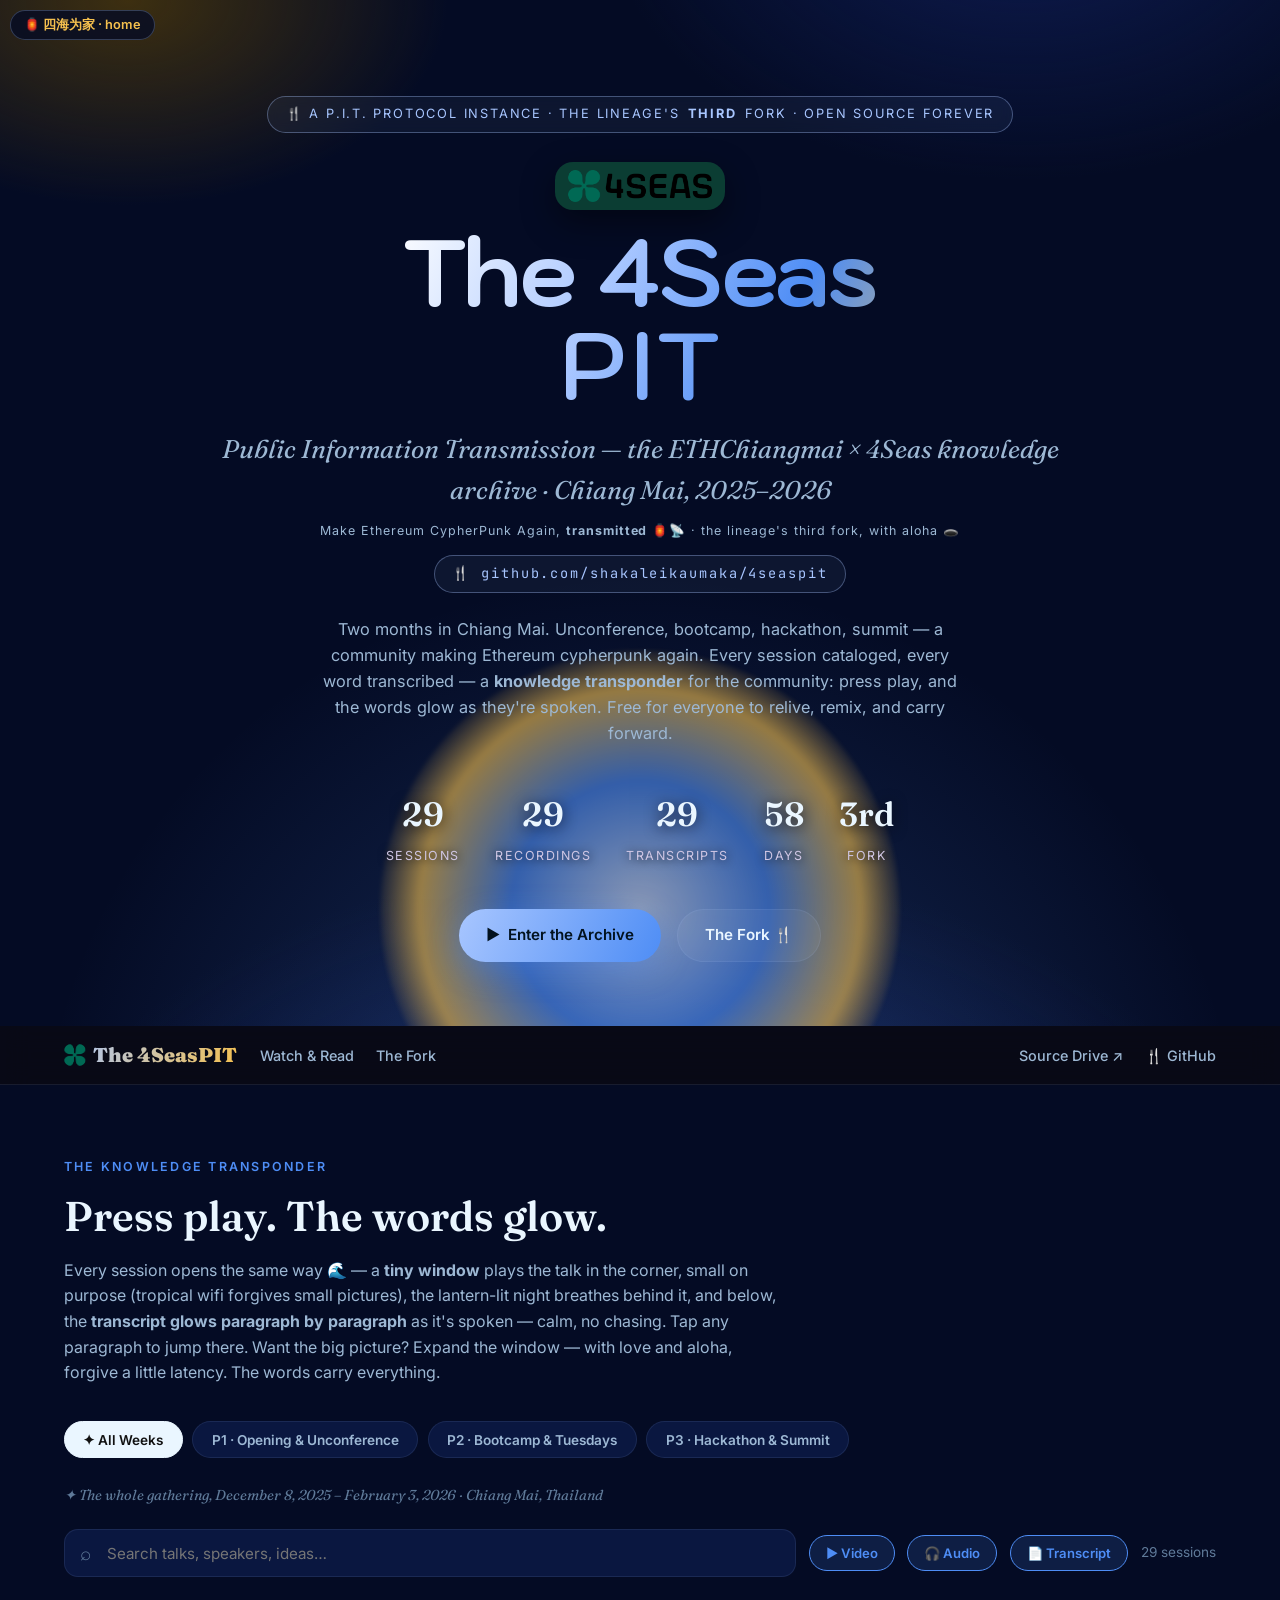
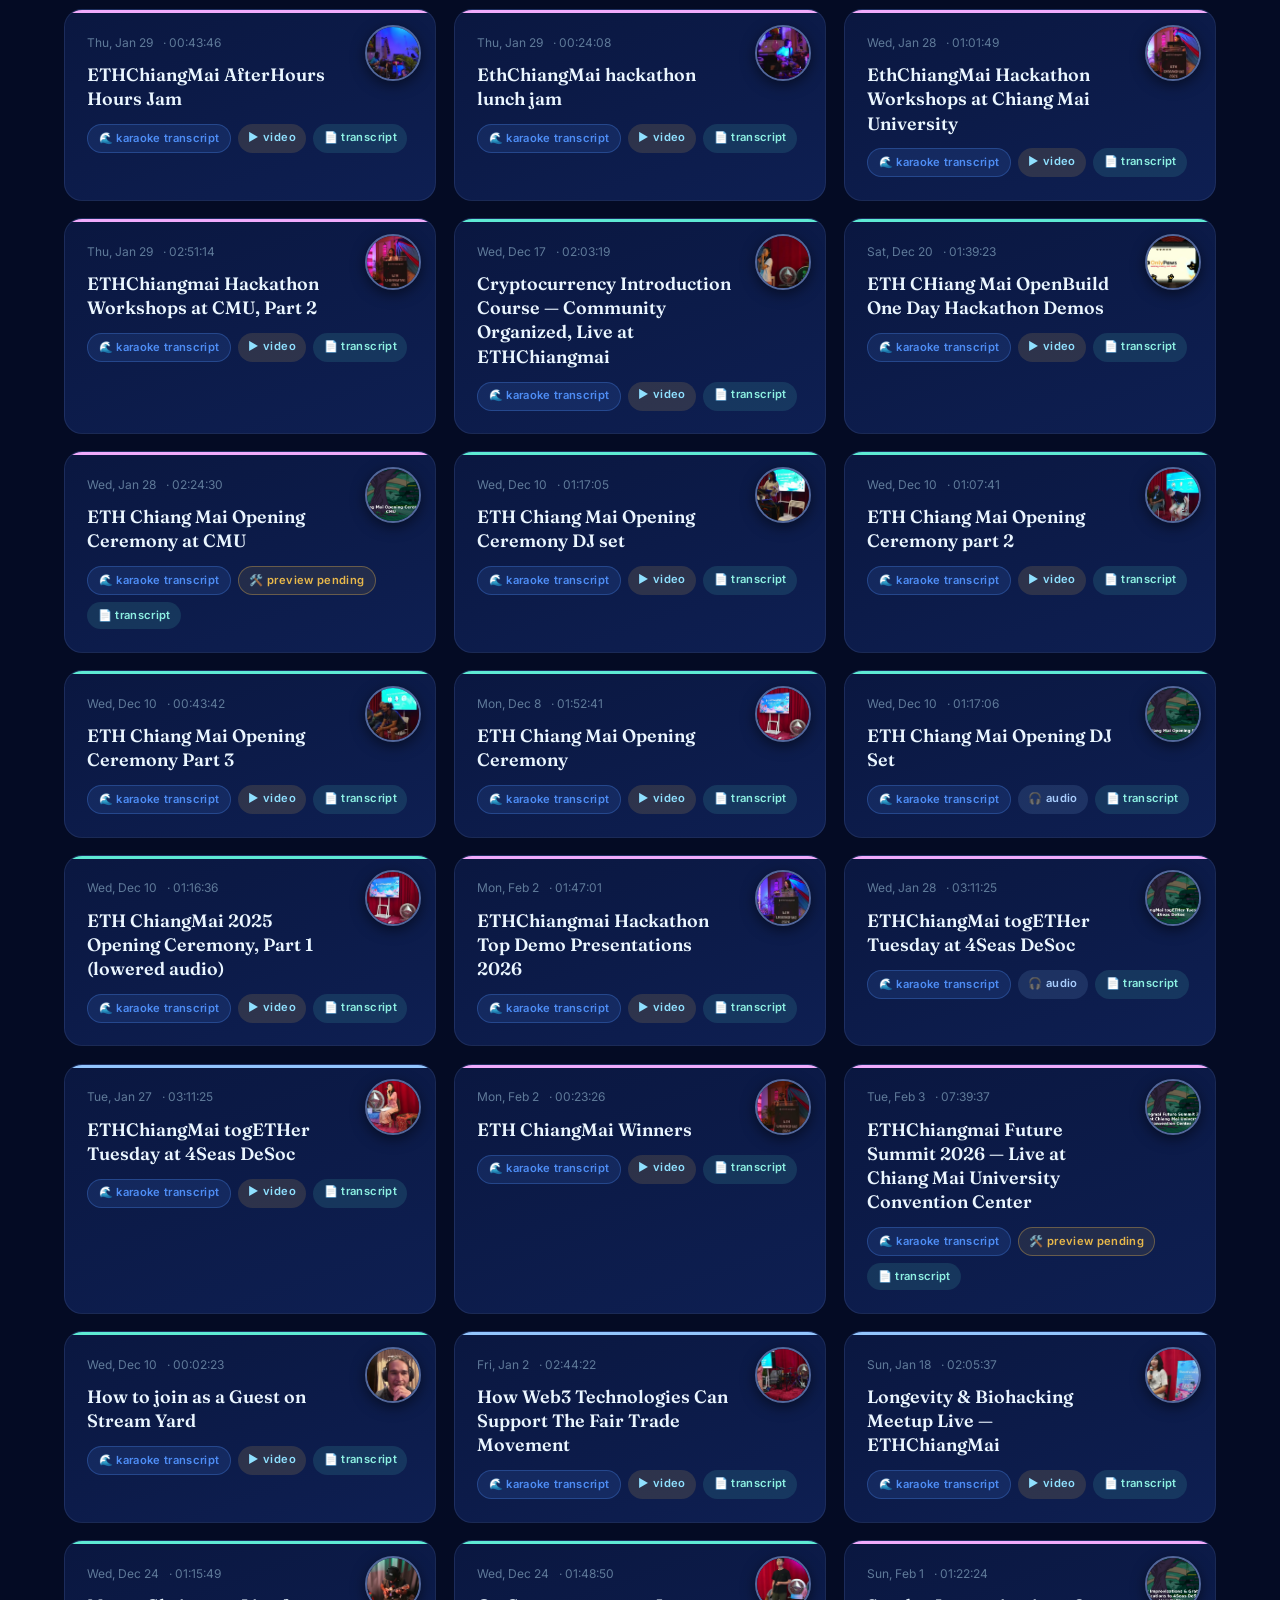
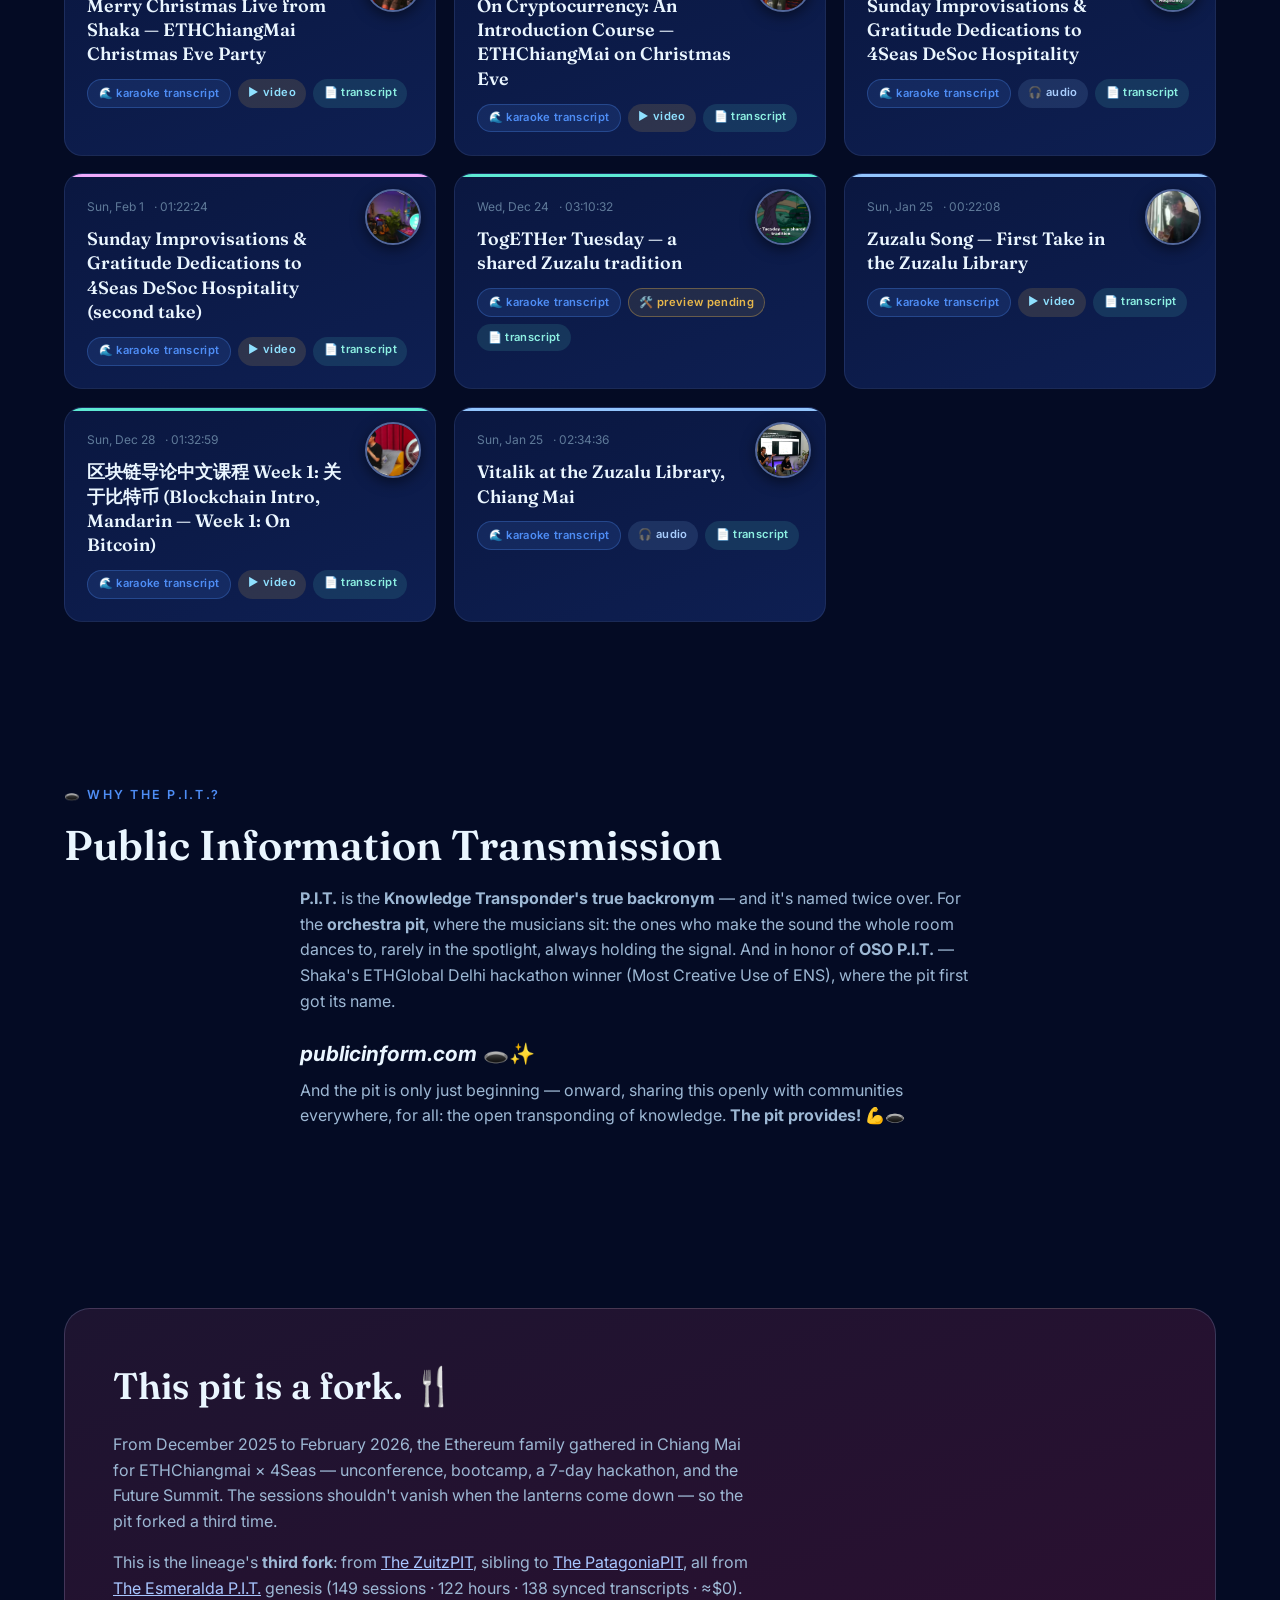
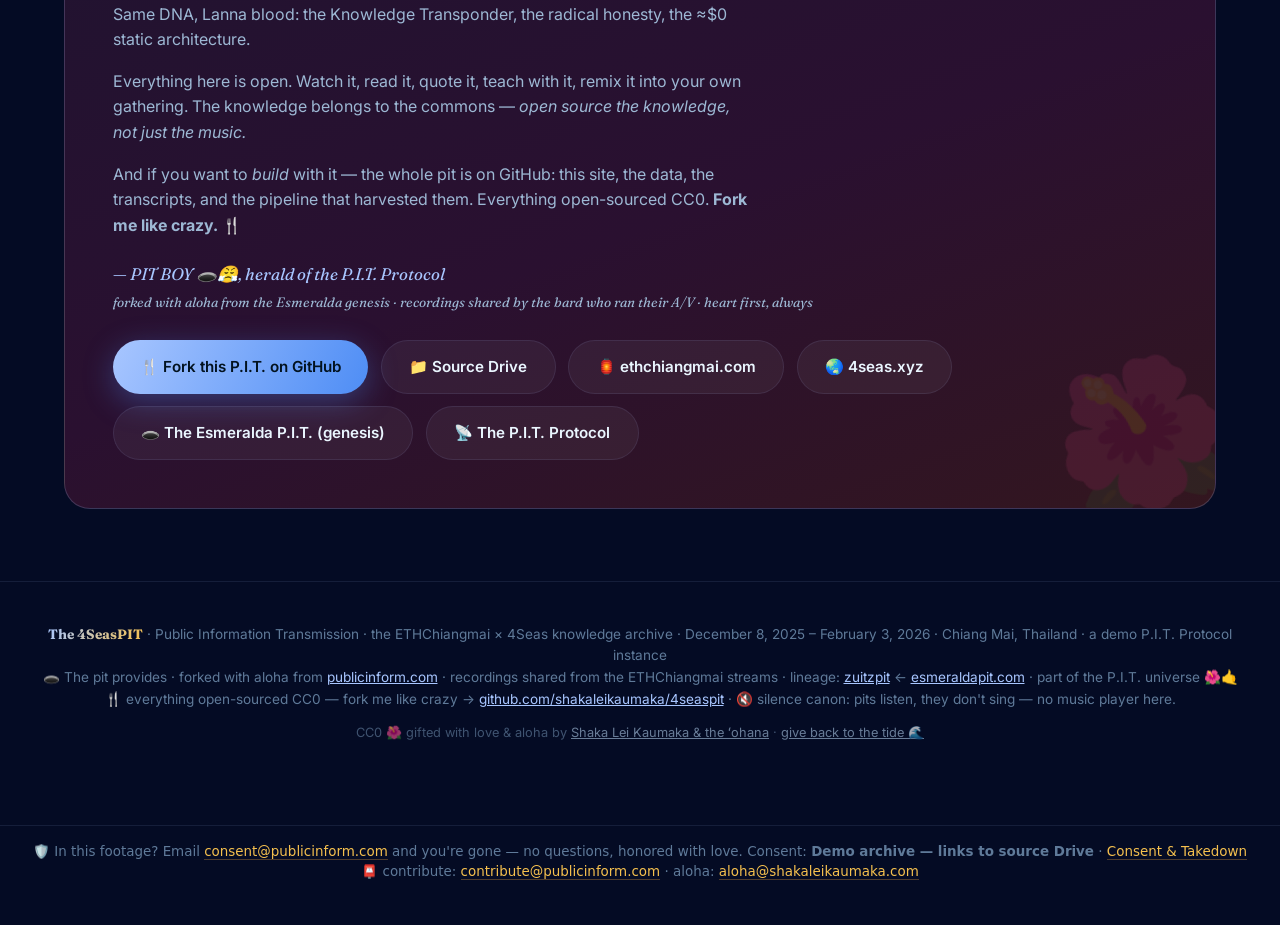
==== pit/index.html @ 8c080a2a "🏮 three front doors — tri-lingual front page (EN·ไทย·中文) at 4seaspit.com, pit moves to /pit/, by the" ====
<!DOCTYPE html>
<html lang="en">
<head>
<meta charset="UTF-8">
<base href="/">
<meta name="viewport" content="width=device-width, initial-scale=1.0">
<meta http-equiv="Cache-Control" content="no-cache, no-store, must-revalidate">
<!-- build: 4seaspit v1.0.0 · 2026-07-26 · THE THIRD FORK — full genesis transponder UX (via ZuitzPIT ← Esmeralda): synced glowing transcripts, tap-to-seek, deep search, Patrick's speaker bubbles, 3 phase tabs (Opening & Unconference → Bootcamp → Hackathon & Summit), sw range shim — restyled Lanna-noir (royal blue #0536B6 + lantern gold, Kodchasan Thai-flavored display) · demo: 28 ETHChiangmai × 4Seas sessions (Dec 8 2025 – Feb 3 2026) · HARVEST live · SILENCE CANON · CC0 -->
<title>The 4SeasPIT 🏮🕳️ — Public Information Transmission · the ETHChiangmai × 4Seas knowledge archive (demo fork)</title>
<meta name="description" content="Every ETHChiangmai × 4Seas session, every transcript — two months of Ethereum community in Chiang Mai preserved as a P.I.T. Protocol instance. The third fork of the Esmeralda lineage. Press play, the words glow.">
<!-- share cards: how the gift travels 🌺 -->
<meta property="og:type" content="website">
<meta property="og:url" content="https://4seaspit.com/pit/">
<link rel="canonical" href="https://4seaspit.com/pit/">
<meta property="og:title" content="The 4SeasPIT — Public Information Transmission, Lanna edition">
<meta property="og:description" content="28 sessions from two months in Chiang Mai — opening ceremonies, togETHer Tuesdays, the hackathon, the Future Summit — cataloged and transcribed as the lineage's third fork.">
<meta name="twitter:card" content="summary">
<meta name="twitter:title" content="The 4SeasPIT — Public Information Transmission, Lanna edition">
<meta property="og:image" content="https://4seaspit.com/assets/4seas-solarpunk-banner.jpg">
<meta name="twitter:image" content="https://4seaspit.com/assets/4seas-solarpunk-banner.jpg">
<link rel="icon" type="image/png" href="assets/4seas-logo.png">
<link rel="apple-touch-icon" href="assets/4seas-logo.png">
<meta name="twitter:description" content="700 years of Swiss democracy, transmitted. The first fork of The Esmeralda P.I.T.">
<link rel="preconnect" href="https://fonts.googleapis.com">
<link href="https://fonts.googleapis.com/css2?family=Kodchasan:wght@500;600;700&family=Fraunces:ital,opsz,wght@0,9..144,300;0,9..144,600;0,9..144,900;1,9..144,400&family=Inter:wght@400;500;600;700&family=JetBrains+Mono:wght@400;600&display=swap" rel="stylesheet">
<style>
:root{
  --bg:#040b24; --bg2:#081233; --card:#0a1740; --card2:#0e1f52;
  --ink:#eaf6ff; --ink-dim:#9db8d4; --ink-faint:#5f7a99;
  --w1:#5eead4; --w2:#93c5fd; --w3:#f0abfc; --w4:#fcd34d;
  --sun:#4e8df5; --coral:#f5c04e; --aloha:#a8c6ff;
  --line:rgba(168,198,255,.1);
  --radius:18px;
}
*{margin:0;padding:0;box-sizing:border-box}
html{scroll-behavior:smooth}
body{background:var(--bg);color:var(--ink);font-family:'Inter',system-ui,sans-serif;line-height:1.6;overflow-x:hidden}
::selection{background:var(--sun);color:#1a0f00}

/* ---------- HERO ---------- */
.hero{position:relative;min-height:92vh;display:flex;flex-direction:column;justify-content:center;align-items:center;text-align:center;padding:6rem 1.5rem 4rem;overflow:hidden;
  background:radial-gradient(ellipse 80% 60% at 50% 120%, #122056 0%, transparent 60%),
             radial-gradient(ellipse 60% 50% at 80% -10%, #0e1c52 0%, transparent 55%),
             radial-gradient(ellipse 50% 40% at 10% 0%, #3d2f10 0%, transparent 50%), var(--bg)}
.hero::before{content:"";position:absolute;inset:0;background:
  radial-gradient(circle at 50% 115%, rgba(78,141,245,.28) 0%, transparent 45%);
  animation:breathe 9s ease-in-out infinite}
@keyframes breathe{0%,100%{opacity:.7}50%{opacity:1}}
.sun{position:absolute;bottom:-16vh;left:50%;transform:translateX(-50%);width:min(60vh,520px);height:min(60vh,520px);border-radius:50%;
  background:radial-gradient(circle, #dce9ff 0%, #4e8df5 35%, #f5c04e 60%, transparent 72%);
  filter:blur(2px);opacity:.6;animation:rise 2.4s ease-out both}
@keyframes rise{from{transform:translate(-50%,30%);opacity:0}to{transform:translate(-50%,0);opacity:.6}}
.hero-inner{position:relative;z-index:2;max-width:900px}
.badge-gift{display:inline-flex;align-items:center;gap:.5rem;font-size:.8rem;letter-spacing:.14em;text-transform:uppercase;color:var(--aloha);
  border:1px solid rgba(168,198,255,.35);border-radius:999px;padding:.45rem 1.1rem;margin-bottom:1.8rem;background:rgba(168,198,255,.06);backdrop-filter:blur(6px)}
h1.logo{font-family:'Kodchasan',sans-serif;font-weight:700;font-size:clamp(2.8rem,8vw,5.8rem);letter-spacing:-.02em;line-height:1;
  padding-bottom:.14em;margin-bottom:-.14em; /* descender room: the g's tail lives below the line box, and background-clip:text would paint over it */
  background:linear-gradient(115deg,#fff 20%,var(--aloha) 45%,var(--sun) 65%,var(--coral) 90%);
  -webkit-background-clip:text;background-clip:text;color:transparent}
h1.logo em{font-family:'Kodchasan',sans-serif;font-style:normal;font-weight:600;letter-spacing:0}
.tagline{font-family:'Fraunces',serif;font-style:italic;font-size:clamp(1.15rem,2.6vw,1.6rem);color:var(--ink-dim);margin-top:1.1rem}
.hero p.sub{max-width:640px;margin:1.4rem auto 0;color:var(--ink-dim);font-size:1.02rem}
.stats{display:flex;flex-wrap:wrap;gap:2.2rem;justify-content:center;margin-top:2.6rem}
.stat{text-align:center}
.stat b{display:block;font-family:'Fraunces',serif;font-size:2.1rem;font-weight:600;color:var(--ink);text-shadow:0 2px 14px rgba(11,10,18,.8)}
.stat span{font-size:.78rem;letter-spacing:.12em;text-transform:uppercase;color:#cfc6e4;text-shadow:0 1px 10px rgba(11,10,18,.9)}
.hero-cta{display:flex;gap:1rem;justify-content:center;margin-top:2.6rem;flex-wrap:wrap}
.hero-art{width:min(300px,52vw);margin:0 auto 1.6rem;display:block;filter:drop-shadow(0 24px 60px rgba(255,120,80,.35));animation:floaty 7s ease-in-out infinite}
@keyframes floaty{0%,100%{transform:translateY(0) rotate(-.4deg)}50%{transform:translateY(-14px) rotate(.4deg)}}
.btn{display:inline-flex;align-items:center;gap:.55rem;padding:.85rem 1.7rem;border-radius:999px;font-weight:600;font-size:.95rem;text-decoration:none;transition:.25s;cursor:pointer;border:none}
.btn-sun{background:linear-gradient(115deg,var(--aloha),var(--sun));color:#02121f;box-shadow:0 8px 30px rgba(78,141,245,.35)}
.btn-sun:hover{transform:translateY(-2px);box-shadow:0 12px 40px rgba(78,141,245,.5)}
.btn-ghost{background:rgba(255,255,255,.05);color:var(--ink);border:1px solid var(--line)}
.btn-ghost:hover{background:rgba(255,255,255,.1)}

/* ---------- NAV ---------- */
nav{position:sticky;top:0;z-index:50;backdrop-filter:blur(14px);background:rgba(11,10,18,.78);border-bottom:1px solid var(--line)}
nav .wrap{max-width:1200px;margin:0 auto;display:flex;align-items:center;gap:1.4rem;padding:.8rem 1.5rem;overflow-x:auto}
nav .brand{font-family:'Fraunces',serif;font-weight:900;font-size:1.25rem;white-space:nowrap;
  padding-bottom:.12em;margin-bottom:-.12em;
  background:linear-gradient(115deg,var(--aloha),var(--coral));-webkit-background-clip:text;background-clip:text;color:transparent}
nav a.nl{color:var(--ink-dim);text-decoration:none;font-size:.9rem;font-weight:500;white-space:nowrap;transition:.2s}
nav a.nl:hover{color:var(--ink)}
nav .spacer{flex:1}

/* ---------- SECTIONS ---------- */
section{max-width:1200px;margin:0 auto;padding:4.5rem 1.5rem}
.sec-head{margin-bottom:2.2rem}
.sec-kicker{font-size:.78rem;letter-spacing:.18em;text-transform:uppercase;color:var(--sun);font-weight:600}
.sec-title{font-family:'Fraunces',serif;font-weight:600;font-size:clamp(1.8rem,4vw,2.6rem);margin-top:.4rem}
.sec-sub{color:var(--ink-dim);margin-top:.5rem;max-width:720px}

/* week tabs */
.week-tabs{display:flex;gap:.6rem;flex-wrap:wrap;margin:1.6rem 0}
.wtab{padding:.6rem 1.15rem;border-radius:999px;border:1px solid var(--line);background:var(--card);color:var(--ink-dim);font-size:.85rem;font-weight:600;cursor:pointer;transition:.2s;font-family:'Inter'}
.wtab:hover{border-color:rgba(255,255,255,.25);color:var(--ink)}
.wtab.active[data-w="all"]{background:var(--ink);color:#111;border-color:var(--ink)}
.wtab.active[data-w="1"]{background:var(--w1);color:#06332c;border-color:var(--w1)}
.wtab.active[data-w="2"]{background:var(--w2);color:#0b2447;border-color:var(--w2)}
.wtab.active[data-w="3"]{background:var(--w3);color:#3b0a45;border-color:var(--w3)}
.wtab.active[data-w="4"]{background:var(--w4);color:#3d2a00;border-color:var(--w4)}
.week-note{color:var(--ink-faint);font-size:.9rem;margin-bottom:1.4rem;font-family:'Fraunces',serif;font-style:italic}

/* toolbar */
.toolbar{display:flex;gap:.8rem;flex-wrap:wrap;align-items:center;margin-bottom:2rem}
.search{flex:1;min-width:240px;position:relative}
.search input{width:100%;padding:.85rem 1.1rem .85rem 2.6rem;border-radius:14px;border:1px solid var(--line);background:var(--card);color:var(--ink);font-size:.95rem;font-family:'Inter';outline:none;transition:.2s}
.search input:focus{border-color:var(--sun)}
.search::before{content:"⌕";position:absolute;left:1rem;top:50%;transform:translateY(-50%);color:var(--ink-faint);font-size:1.2rem}
.chip{padding:.55rem 1rem;border-radius:999px;border:1px solid var(--line);background:transparent;color:var(--ink-dim);font-size:.82rem;font-weight:600;cursor:pointer;transition:.2s;font-family:'Inter'}
.chip.on{background:rgba(78,141,245,.15);border-color:var(--sun);color:var(--sun)}
.count-note{color:var(--ink-faint);font-size:.85rem}

/* cards */
.grid{display:grid;grid-template-columns:repeat(auto-fill,minmax(320px,1fr));gap:1.1rem}
.card{background:linear-gradient(160deg,var(--card),var(--card2));border:1px solid var(--line);border-radius:var(--radius);padding:1.4rem;cursor:pointer;transition:.25s;position:relative;overflow:hidden}
.card:hover{transform:translateY(-4px);border-color:rgba(78,141,245,.4);box-shadow:0 18px 44px rgba(0,0,0,.45)}
.card .wk{position:absolute;top:0;left:0;width:100%;height:3px;background:var(--w1)}
.card[data-week="2"] .wk{background:var(--w2)} .card[data-week="3"] .wk{background:var(--w3)}
.card[data-week="4"] .wk{background:var(--w4)} .card[data-week=""] .wk{background:var(--ink-faint)}
.card .meta{display:flex;gap:.6rem;align-items:center;font-size:.75rem;color:var(--ink-faint);margin-bottom:.7rem;flex-wrap:wrap}
.card h3{font-family:'Fraunces',serif;font-weight:600;font-size:1.12rem;line-height:1.35;margin-bottom:.8rem}
/* speaker avatar present? keep title & date clear of the bubble */
.card:has(.card-ava) h3{padding-right:4rem}
.card:has(.card-ava) .meta{padding-right:4rem}
.card .badges{display:flex;gap:.45rem;flex-wrap:wrap}
.pill{font-size:.7rem;font-weight:600;padding:.28rem .65rem;border-radius:999px;letter-spacing:.03em}
.pill.v{background:rgba(245,192,78,.14);color:#8fe0ff}
.pill.a{background:rgba(147,197,253,.13);color:#a9cdfd}
.pill.t{background:rgba(94,234,212,.12);color:#8df0e2}
.pill.d{background:rgba(255,255,255,.06);color:var(--ink-dim);font-family:'JetBrains Mono',monospace}
.pill.q{background:rgba(252,211,77,.14);color:var(--w4);border:1px solid rgba(252,211,77,.3)}
.pill.xp{background:rgba(78,141,245,.13);color:var(--sun);border:1px solid rgba(78,141,245,.3)}

/* ---------- UNIFIED TRANSPONDER ---------- */
.ux-stage{position:relative;border-radius:16px;overflow:hidden;border:1px solid var(--line);padding:1rem 1rem 0;
  background:radial-gradient(ellipse 90% 130% at 50% 115%, #33183f 0%, #12101d 62%)}
.ux-toprow{display:flex;gap:1.2rem;align-items:stretch;flex-wrap:wrap}
.ux-artwrap{flex:1;min-width:200px;min-height:280px;display:flex;align-items:center;justify-content:center;position:relative}
.ux-art{width:min(360px,100%);pointer-events:none;filter:drop-shadow(0 18px 44px rgba(255,120,80,.4)) saturate(1.15);
  animation:floaty 7s ease-in-out infinite}
.ux-glow{position:absolute;inset:0;background:radial-gradient(circle at 50% 108%, rgba(78,141,245,.22) 0%, transparent 55%);pointer-events:none}
.ux-viz{position:relative;width:100%;height:110px;display:block;pointer-events:none;margin-top:.3rem}
.ux-state{position:absolute;top:.9rem;right:1rem;z-index:5;font-family:'JetBrains Mono',monospace;font-size:.68rem;color:rgba(243,238,252,.75);
  background:rgba(10,8,18,.55);border:1px solid var(--line);border-radius:999px;padding:.3rem .8rem;backdrop-filter:blur(6px)}

/* the video window — fills the whole left side of the stage, small enough to hide the wifi scars 🌺 */
.ux-tiny{flex:0 0 44%;min-width:220px;border-radius:12px;overflow:hidden;display:flex;flex-direction:column;
  border:1px solid rgba(255,255,255,.24);box-shadow:0 12px 34px rgba(0,0,0,.55);background:#000;transition:box-shadow .3s}
.ux-tiny:hover{box-shadow:0 14px 40px rgba(78,141,245,.25)}
.ux-tiny video{display:block;flex:1;width:100%;height:100%;min-height:240px;object-fit:cover;background:#000}
.ux-tiny iframe{flex:1;width:100%;min-height:240px;border:0;display:block}
.ux-vidwrap{position:relative;flex:1;display:flex;min-height:240px;overflow:hidden}
/* chrome-crop: the iframe extends 46px below its window, so Drive's native
   control bar (a desync trapdoor + dead buttons under the shield) is clipped
   away. only the picture shows; our controls are the only ones. */
.ux-vidwrap .ux-driveframe{position:absolute;top:0;left:0;width:100%;height:calc(100% + 46px);min-height:0;border:0;display:block}
.ux-shield{position:absolute;inset:0;z-index:6;cursor:pointer;background:transparent;border-radius:inherit}
@media(max-width:640px){.ux-vidwrap .ux-driveframe{height:calc(100% + 34px)}}
/* mobile watch card: the big gold plays OUR audio; Drive is the quiet out-link */
.ux-watchcard{flex:1;display:flex;flex-direction:column;align-items:center;justify-content:center;gap:.4rem;
  min-height:118px;background:rgba(10,8,18,.55)}
.ux-watchcard .wc-playbtn{width:52px;height:52px;border-radius:50%;border:0;cursor:pointer;
  background:linear-gradient(135deg,var(--sun),var(--coral));color:#241300;font-size:1.25rem;
  box-shadow:0 6px 24px rgba(78,141,245,.4);transition:transform .2s}
.ux-watchcard .wc-playbtn:hover{transform:scale(1.08)}
.ux-watchcard .wc-t{font-size:.72rem;font-weight:600;color:var(--aloha)}
.ux-watchcard .wc-out{font-size:.6rem;color:var(--ink-faint);text-decoration:underline;text-underline-offset:3px}
/* Patrick's speaker bubbles — face-cropped thumbs, appear as the pipeline lands them */
.wc-ava{width:72px;height:72px;border-radius:50%;object-fit:cover;border:2px solid rgba(168,198,255,.55);box-shadow:0 6px 18px rgba(0,0,0,.45)}
.mb-ava{width:28px;height:28px;border-radius:50%;object-fit:cover;border:1.5px solid rgba(168,198,255,.55);margin:0 .1rem 0 .35rem;flex:none}
.card-ava{position:absolute;top:.9rem;right:.9rem;width:56px;height:56px;border-radius:50%;object-fit:cover;border:2px solid rgba(168,198,255,.45);box-shadow:0 4px 14px rgba(0,0,0,.5)}
/* the little island in the corner — where the heart is 💛
   v2: side-by-side with its tag, anchored BELOW the title (never overlaps) */
.ux-isle{flex:0 0 auto;display:flex;align-items:center;gap:.55rem;pointer-events:none;
  animation:isleFloat 7s ease-in-out infinite;margin-right:2rem}
.ux-isle-img{width:64px;filter:drop-shadow(0 8px 20px rgba(0,0,0,.55))}
.ux-isle-tag{font-family:'Fraunces',serif;font-style:italic;font-size:.58rem;line-height:1.45;max-width:172px;text-align:left;
  color:var(--ink-dim);background:rgba(168,198,255,.07);border:1px solid rgba(168,198,255,.28);
  border-radius:9px;padding:.3rem .45rem;transform:rotate(-1.5deg);backdrop-filter:blur(4px)}
.ux-isle-tag b{color:var(--aloha)}
@keyframes isleFloat{0%,100%{transform:translateY(0) rotate(.4deg)}50%{transform:translateY(-4px) rotate(-.6deg)}}
@media (max-width:720px){.ux-isle{margin-right:1.4rem}.ux-isle-img{width:52px}.ux-isle-tag{display:none}}
@media (max-width:480px){.ux-isle{display:none}}
.ux-poster{flex:1;width:100%;height:100%;min-height:240px;object-fit:cover;display:block;cursor:pointer;filter:saturate(1.05)}
@media(max-width:640px){.ux-tiny{flex:1 1 100%}}
.ux-tiny .atile{width:100%;aspect-ratio:16/9;display:flex;flex-direction:column;align-items:center;justify-content:center;gap:.2rem;
  background:radial-gradient(circle at 50% 120%, rgba(78,141,245,.3), rgba(18,16,29,.9) 70%);font-size:1.5rem}
.ux-tiny .atile small{font-size:.58rem;letter-spacing:.14em;text-transform:uppercase;color:var(--ink-dim)}
.ux-tiny .atile.playing span{animation:pulse 1.6s ease-in-out infinite}
@keyframes pulse{0%,100%{transform:scale(1);opacity:.85}50%{transform:scale(1.18);opacity:1}}
.ux-tiny .mini-bar{display:flex;align-items:center;gap:.4rem;padding:.32rem .45rem;background:rgba(10,8,18,.94);flex-wrap:wrap}
.mini-btn{width:26px;height:26px;min-width:26px;border-radius:50%;border:none;background:linear-gradient(115deg,var(--aloha),var(--sun));
  color:#02121f;font-size:.68rem;cursor:pointer;display:flex;align-items:center;justify-content:center;transition:.2s}
.mini-btn:hover{transform:scale(1.08)}
.mini-expand{margin-left:auto;background:rgba(255,255,255,.08);color:var(--ink);border:1px solid var(--line);border-radius:8px;
  font-size:.62rem;font-weight:600;padding:.26rem .55rem;cursor:pointer;font-family:'Inter';white-space:nowrap;transition:.2s}
.mini-expand:hover{background:rgba(78,141,245,.2);border-color:var(--sun)}

/* controls */
.ux-controls{display:flex;align-items:center;gap:.9rem;margin-top:.85rem;background:var(--card);border:1px solid var(--line);border-radius:999px;padding:.55rem 1.1rem}
.ux-play{width:42px;height:42px;min-width:42px;border-radius:50%;border:none;cursor:pointer;background:linear-gradient(115deg,var(--aloha),var(--sun));color:#02121f;font-size:1.05rem;display:flex;align-items:center;justify-content:center;transition:.2s}
.ux-play:hover{transform:scale(1.06)}
.ux-skip{min-width:46px;height:42px;border-radius:999px;border:1px solid var(--line);background:rgba(255,255,255,.05);color:var(--ink-dim);
  font-family:'JetBrains Mono',monospace;font-size:.7rem;font-weight:600;cursor:pointer;transition:.2s}
.ux-skip:hover{background:rgba(78,141,245,.16);border-color:var(--sun);color:var(--sun);transform:translateY(-1px)}
.ux-prog{flex:1;height:8px;border-radius:99px;background:rgba(255,255,255,.09);cursor:pointer;position:relative;overflow:hidden}
.ux-prog-fill{position:absolute;left:0;top:0;bottom:0;width:0%;border-radius:99px;background:linear-gradient(90deg,var(--aloha),var(--coral))}
.ux-time{font-family:'JetBrains Mono',monospace;font-size:.72rem;color:var(--ink-dim);white-space:nowrap}

/* subtitle bar — the sentence being spoken, big and alive */
.ux-subtitle{margin-top:.9rem;min-height:3.4rem;text-align:center;
  background:linear-gradient(160deg,rgba(78,141,245,.06),rgba(245,192,78,.03));border:1px solid var(--line);border-radius:14px;
  padding:.75rem 1.2rem;font-family:'Fraunces',serif;font-size:1.32rem;line-height:1.55;color:#5f5678}
.ux-subtitle .w{cursor:pointer;border-radius:5px;padding:0 1px;transition:color .15s,text-shadow .15s,background .15s}
.ux-subtitle .w:hover{color:var(--ink);background:rgba(255,255,255,.07)}
.ux-subtitle .w.on{color:#f4effd}
.ux-subtitle .w.now{color:#241300;font-weight:600;background:linear-gradient(115deg,var(--aloha),var(--sun));
  padding:1px 5px;margin:0 -2px;border-radius:6px;box-shadow:0 0 20px rgba(255,180,92,.5)}
.ux-subtitle .idle{font-style:italic;font-size:.95rem;color:var(--ink-faint)}
.ux-subtitle .kx-para{display:inline-block;cursor:pointer;color:#f3ead9;
  text-shadow:0 0 22px rgba(78,141,245,.35);transition:text-shadow .4s}
.ux-subtitle .kx-para:hover{text-shadow:0 0 30px rgba(78,141,245,.6)}

/* karaoke transcript */
.kx-box{margin-top:1.3rem;max-height:48vh;overflow-y:auto;padding-right:.6rem;scroll-behavior:smooth}
.kx-line{font-family:'Fraunces',serif;font-size:1.08rem;line-height:1.85;color:#776d94;padding:.45rem .7rem;border-radius:10px;cursor:pointer;
  border-left:3px solid transparent;transition:background .8s ease,border-color .8s ease,color .8s ease}
.kx-line:hover{background:rgba(255,255,255,.04)}
.kx-line .ts{font-family:'JetBrains Mono',monospace;font-size:.68rem;color:var(--sun);margin-right:.6rem;opacity:.7;user-select:none}
.kx-line .w{cursor:inherit}
.kx-line .w.on{color:#f2ecfd}
.kx-line .w.now{color:#241300;font-weight:600;background:linear-gradient(115deg,var(--aloha),var(--sun));
  padding:1px 5px;margin:0 -2px;border-radius:6px;box-shadow:0 0 20px rgba(255,180,92,.5);text-shadow:none}
.kx-line.act{border-left-color:var(--sun);color:#ece5f8;
  background:linear-gradient(90deg,rgba(78,141,245,.17),rgba(78,141,245,.06) 70%,transparent);
  box-shadow:0 0 32px rgba(78,141,245,.06)}
.kx-line.act .ts{opacity:1}
.kx-box::-webkit-scrollbar{width:6px}
.kx-box::-webkit-scrollbar-thumb{background:rgba(78,141,245,.3);border-radius:3px}
.ux-hint{color:var(--ink-faint);font-size:.8rem;margin-top:.9rem;text-align:center;font-style:italic}
.ux-note{color:var(--ink-dim);font-size:.82rem;margin-top:1rem;text-align:center;font-style:italic}

/* ---------- THEATER (expanded video) ---------- */
/* stage-scoped theater: covers ONLY the transponder stage — text stays the focus */
.ux-stage{position:relative;overflow:hidden}
.stage-theater{position:absolute;inset:0;z-index:20;background:rgba(5,3,10,.98);
  display:flex;flex-direction:column;border-radius:inherit}
.stage-theater .st-frame{position:relative;flex:1;display:flex;min-height:0;overflow:hidden}
.stage-theater .st-frame iframe{position:absolute;top:0;left:0;width:100%;height:calc(100% + 46px);border:0;display:block}
.stage-theater .st-shield{z-index:6}
.stage-theater .st-close{position:absolute;top:.55rem;right:.55rem;z-index:21;
  background:rgba(10,8,18,.85);border:1px solid var(--line);color:var(--ink-dim);
  font-size:.7rem;padding:.3rem .6rem;border-radius:99px;cursor:pointer;transition:.2s}
.stage-theater .st-close:hover{color:#fff;border-color:var(--coral)}
.stage-theater .st-note{text-align:center;color:var(--ink-faint);font-size:.62rem;
  font-style:italic;padding:.3rem .9rem .45rem}
.stage-theater .st-note b{color:var(--aloha);font-weight:500}

/* ---------- MODAL ---------- */
.modal-bg{position:fixed;inset:0;background:rgba(5,4,10,.8);backdrop-filter:blur(8px);z-index:100;display:none;align-items:center;justify-content:center;padding:1.2rem}
.modal-bg.open{display:flex}
.modal{background:var(--bg2);border:1px solid var(--line);border-radius:22px;max-width:960px;width:100%;max-height:92vh;overflow-y:auto;position:relative;box-shadow:0 30px 90px rgba(0,0,0,.6)}
.modal .mhead{padding:1.8rem 1.8rem 0;display:flex;gap:1rem;align-items:flex-end}
.modal .mhead .mhead-text{flex:1;min-width:0}
.modal .mtitle{font-family:'Fraunces',serif;font-size:1.5rem;font-weight:600;line-height:1.3;padding-right:3rem}
.modal .mmeta{color:var(--ink-faint);font-size:.85rem;margin-top:.5rem;display:flex;gap:.8rem;flex-wrap:wrap}
.mtabs{display:flex;gap:.5rem;padding:1.2rem 1.8rem 0;border-bottom:1px solid var(--line)}
.mtab{padding:.6rem 1.2rem;border-radius:12px 12px 0 0;background:transparent;border:none;color:var(--ink-dim);font-weight:600;font-size:.88rem;cursor:pointer;font-family:'Inter'}
.mtab.on{background:var(--card);color:var(--sun)}
.mbody{padding:1.6rem 1.8rem 2rem}
.player{position:relative;width:100%;aspect-ratio:16/9;background:#000;border-radius:14px;overflow:hidden}
.player.audio{aspect-ratio:auto;height:120px}
.player iframe{width:100%;height:100%;border:0}
.mclose{position:absolute;top:1.1rem;right:1.1rem;width:40px;height:40px;border-radius:50%;background:var(--card);border:1px solid var(--line);color:var(--ink);font-size:1.15rem;cursor:pointer;z-index:5;transition:.2s}
.mclose:hover{background:var(--coral);color:#fff}
.mlinks{display:flex;gap:.7rem;margin-top:1.1rem;flex-wrap:wrap}
.mlinks a{font-size:.82rem;color:var(--sun);text-decoration:none;border:1px solid rgba(78,141,245,.3);padding:.45rem .95rem;border-radius:999px;transition:.2s}
.mlinks a:hover{background:rgba(78,141,245,.12)}

/* transcript reader */
.transcript{font-family:'Fraunces',serif;font-size:1.06rem;line-height:1.85;color:#ddd6ee}
.transcript .tmeta{font-family:'JetBrains Mono',monospace;font-size:.75rem;color:var(--ink-faint);border:1px solid var(--line);border-radius:12px;padding:1rem 1.2rem;margin-bottom:1.6rem;white-space:pre-wrap}
.transcript p{margin-bottom:1.15rem}
.transcript .ts{font-family:'JetBrains Mono',monospace;font-size:.72rem;color:var(--sun);margin-right:.6rem;user-select:none}
/* read-along player (transcript page) */
.transcript p[data-t]{cursor:pointer;border-radius:8px;padding:.35rem .5rem;margin-left:-.5rem;margin-right:-.5rem;
  border-left:3px solid transparent;transition:background .7s ease,color .7s ease,border-color .7s ease}
.transcript p[data-t]:hover{background:rgba(255,255,255,.04)}
.transcript p.act{background:linear-gradient(90deg,rgba(78,141,245,.16),rgba(78,141,245,.05) 70%,transparent);
  color:#ece5f8;border-left-color:var(--sun)}
.read-player{position:sticky;bottom:0;display:flex;align-items:center;gap:.7rem;padding:.6rem .8rem;margin-top:1rem;
  background:rgba(4,10,20,.96);border:1px solid rgba(168,198,255,.3);border-radius:12px;z-index:5;backdrop-filter:blur(6px)}
.rp-play{width:40px;height:40px;border-radius:50%;border:0;background:linear-gradient(135deg,var(--sun),var(--coral));
  color:#241300;font-size:1rem;cursor:pointer;flex:0 0 auto;box-shadow:0 4px 18px rgba(78,141,245,.35)}
.rp-skip{width:36px;height:36px;border-radius:50%;border:1px solid rgba(168,198,255,.4);background:transparent;
  color:var(--sun);font-size:.66rem;font-weight:600;cursor:pointer;flex:0 0 auto}
.rp-time{font-family:'JetBrains Mono',monospace;font-size:.72rem;color:var(--sun)}
.rp-note{font-size:.68rem;color:var(--ink-faint);font-style:italic}
.transcript .loading{color:var(--ink-faint);font-style:italic}

/* ---------- DISPATCHES ---------- */
.dispatch{background:var(--card);border:1px solid var(--line);border-radius:var(--radius);padding:1.8rem;margin-bottom:1.2rem;transition:.25s}
.dispatch:hover{border-color:rgba(168,198,255,.35)}
.dispatch .dmeta{display:flex;gap:.8rem;font-size:.75rem;color:var(--ink-faint);text-transform:uppercase;letter-spacing:.1em;margin-bottom:.7rem;flex-wrap:wrap}
.dispatch h3{font-family:'Fraunces',serif;font-size:1.45rem;font-weight:600;margin-bottom:.3rem}
.dispatch .dsub{font-family:'Fraunces',serif;font-style:italic;color:var(--ink-dim);margin-bottom:1rem}
.dispatch .dbody{color:var(--ink-dim);font-size:.95rem}
.dispatch .dbody p{margin-bottom:.9rem}
.dispatch .expand{color:var(--sun);font-weight:600;font-size:.85rem;cursor:pointer;background:none;border:none;font-family:'Inter';padding:0;margin-top:.4rem}
/* ============ THE EDGE WEEKLY — newspaper edition ============ */
.weekly{position:relative;overflow:hidden}
.weekly::before{content:"";position:absolute;inset:0;pointer-events:none;opacity:.05;
  background:repeating-linear-gradient(0deg,transparent 0 26px,rgba(168,198,255,.5) 26px 27px)}
.wmast{text-align:center;border-bottom:2px solid rgba(168,198,255,.35);padding-bottom:1rem;margin-bottom:1.2rem;position:relative}
.wmast .wtag{font-size:.68rem;letter-spacing:.32em;text-transform:uppercase;color:var(--sun)}
.wmast h3{font-size:2rem;letter-spacing:.01em;margin:.35rem 0 .2rem}
.wmast .wdates{font-family:'JetBrains Mono',monospace;font-size:.72rem;color:var(--ink-faint)}
.wmast .wtheme{display:inline-block;margin-top:.5rem;padding:.28rem .9rem;border:1px solid rgba(78,141,245,.45);border-radius:99px;
  font-family:'Fraunces',serif;font-style:italic;font-size:.9rem;color:var(--aloha)}
.wmast .wthemesub{font-size:.72rem;color:var(--ink-faint);margin-top:.35rem;letter-spacing:.08em}
.wstats{display:flex;justify-content:center;gap:1.6rem;flex-wrap:wrap;margin:0 0 1.3rem;padding:.7rem 0;
  border-top:1px solid var(--line);border-bottom:1px solid var(--line);
  font-family:'JetBrains Mono',monospace;font-size:.72rem;color:var(--ink-dim)}
.wstats b{color:var(--sun);font-weight:600;margin-right:.35rem}
.dbody .lead{font-family:'Fraunces',serif;font-size:1.12rem;line-height:1.75;color:var(--ink)}
.dbody .lead::first-letter{font-size:2.6em;float:left;line-height:.9;padding:.05em .12em 0 0;color:var(--sun);font-weight:600}
.dbody h4{font-family:'Fraunces',serif;font-size:1.15rem;color:var(--ink);margin:1.4rem 0 .7rem;
  padding-bottom:.3rem;border-bottom:1px dashed rgba(168,198,255,.3)}
.dbody .pq{margin:1.6rem auto;padding:.4rem 1.4rem;max-width:92%;text-align:center;position:relative}
.dbody .pq .qt{font-family:'Fraunces',serif;font-size:1.32rem;font-style:italic;line-height:1.55;color:#f3ead9;
  text-shadow:0 0 24px rgba(78,141,245,.25)}
.dbody .pq .qt::before{content:"“";color:var(--sun);font-size:1.6em;line-height:0;vertical-align:-.25em;margin-right:.06em}
.dbody .pq .qa{margin-top:.55rem;font-size:.78rem;color:var(--ink-faint);letter-spacing:.06em}
.dbody .pq .qa b{color:var(--aloha);font-weight:600}
.dbody .verse{margin:1.6rem auto;max-width:88%;text-align:center;padding:1.4rem 1rem;border-radius:14px;
  background:linear-gradient(160deg,rgba(78,141,245,.07),rgba(168,198,255,.03));border:1px solid rgba(78,141,245,.22)}
.dbody .verse .vt{font-family:'Fraunces',serif;font-style:italic;font-size:1.05rem;color:var(--sun);margin-bottom:.8rem}
.dbody .verse .vl{font-family:'Fraunces',serif;font-style:italic;line-height:2;color:#e8dfd2;white-space:pre-line}
.dbody .verse .vby{margin-top:.7rem;font-size:.72rem;color:var(--ink-faint);font-style:italic}
.dbody .comic{margin:1.6rem 0}
.dbody .comic .ct{font-family:'Fraunces',serif;font-size:1.05rem;color:var(--ink);margin-bottom:.8rem;text-align:center;font-style:italic}
.dbody .cpanels{display:flex;gap:.7rem;justify-content:center;flex-wrap:wrap}
.dbody .cpanel{flex:1;min-width:140px;max-width:220px;border:2px solid rgba(233,226,248,.25);border-radius:10px;padding:.8rem .6rem;
  background:rgba(0,0,0,.25);text-align:center;display:flex;flex-direction:column;gap:.45rem}
.dbody .cpanel .ce{font-size:2.2rem;line-height:1.1}
.dbody .cpanel .cs{font-size:.8rem;color:#f3ead9;background:rgba(168,198,255,.12);border:1px solid rgba(168,198,255,.3);
  border-radius:12px 12px 12px 2px;padding:.35rem .5rem;font-style:italic}
.dbody .cpanel .cc{font-size:.7rem;color:var(--ink-faint);letter-spacing:.04em;text-transform:uppercase}
.dbody .wmeme{margin:1.6rem 0;text-align:center}
.dbody .wmeme-row{display:flex;gap:.7rem;justify-content:center;align-items:center}
.dbody .wmeme-row img{width:32%;height:auto;object-fit:contain;border-radius:10px;border:2px solid rgba(233,226,248,.2);
  box-shadow:0 12px 40px rgba(0,0,0,.5);transition:transform .3s;cursor:pointer}
.dbody .wmeme-row img:hover{transform:scale(1.03) rotate(-.4deg)}
@media (max-width:720px){.dbody .wmeme-row{flex-direction:column;align-items:center}.dbody .wmeme-row img{max-width:min(480px,100%)}}
.dbody .wsess{margin-top:1.4rem;border-top:1px dashed rgba(168,198,255,.3);padding-top:1rem}
.dbody .wsess .wst{font-family:'Fraunces',serif;font-size:1.05rem;color:var(--ink);margin-bottom:.7rem}
.dbody .wsess .wsitem{padding:.5rem .2rem;border-bottom:1px solid rgba(255,255,255,.05);cursor:pointer;transition:.2s;border-radius:6px}
.dbody .wsess .wsitem:hover{background:rgba(168,198,255,.06);padding-left:.5rem}
.dbody .wsess .wsitem b{color:var(--sun);font-weight:600;font-size:.9rem}
.dbody .wsess .wsitem span{color:var(--ink-dim);font-size:.85rem;display:block;margin-top:.15rem}
.dbody .colsig{text-align:center;margin-top:1.6rem;font-family:'Fraunces',serif;font-style:italic;color:var(--ink-faint);font-size:.9rem}
/* deep transcript search */
#deepResults{margin-top:1.2rem}
.deep-head{font-family:'Fraunces',serif;font-style:italic;color:var(--sun);font-size:.95rem;margin:.8rem 0 .6rem}
.deep-hit{display:flex;gap:.8rem;align-items:baseline;padding:.55rem .7rem;border:1px solid var(--line);
  border-radius:10px;margin-bottom:.45rem;cursor:pointer;transition:.2s;background:var(--card)}
.deep-hit:hover{border-color:rgba(168,198,255,.45);transform:translateX(4px)}
.deep-hit .dh-t{font-family:'JetBrains Mono',monospace;font-size:.72rem;color:var(--sun);flex:0 0 auto}
.deep-hit .dh-x{font-size:.85rem;color:var(--ink-dim)}
.deep-hit .dh-x b{color:var(--ink)}
.deep-hit .hl{color:var(--aloha);background:rgba(78,141,245,.15);border-radius:3px;padding:0 2px}
.deep-none{color:var(--ink-faint);font-style:italic;font-size:.88rem;padding:.6rem}

/* ---------- GIFT / ABOUT ---------- */
.gift{background:linear-gradient(160deg,#1d1430,#2a1030 60%,#33161f);border:1px solid rgba(168,198,255,.2);border-radius:26px;padding:3rem;position:relative;overflow:hidden}
.gift::after{content:"🌺";position:absolute;right:-1rem;bottom:-2.5rem;font-size:9rem;opacity:.12;transform:rotate(-12deg)}
.gift h2{font-family:'Fraunces',serif;font-size:clamp(1.7rem,3.6vw,2.3rem);font-weight:600;margin-bottom:1rem}
.gift p{color:var(--ink-dim);max-width:640px;margin-bottom:1rem}
.gift .sig{font-family:'Fraunces',serif;font-style:italic;color:var(--aloha);margin-top:1.4rem;font-size:1.05rem}
.gift .links{display:flex;gap:.8rem;flex-wrap:wrap;margin-top:1.6rem}

footer{border-top:1px solid var(--line);padding:2.6rem 1.5rem;text-align:center;color:var(--ink-faint);font-size:.85rem}
footer b{font-family:'Fraunces',serif;padding-bottom:.12em;background:linear-gradient(115deg,var(--aloha),var(--coral));-webkit-background-clip:text;background-clip:text;color:transparent}
footer a{color:var(--ink-dim)}

.empty{grid-column:1/-1;text-align:center;color:var(--ink-faint);padding:3rem 1rem;font-family:'Fraunces',serif;font-style:italic;font-size:1.1rem}
.reveal{opacity:0;transform:translateY(24px);transition:opacity .7s ease,transform .7s ease}
.reveal.vis{opacity:1;transform:none}
@media(max-width:640px){
  .stats{gap:1.3rem}.gift{padding:2rem 1.4rem}nav .wrap{gap:1rem}
  .kx-box{max-height:40vh}
  .ux-state{position:static;display:inline-block;margin:0 0 .7rem .1rem}
  /* Shaka's mobile design: video + castle SIDE BY SIDE (small), glowing words below —
     never stacked full-width */
  .ux-toprow{flex-wrap:nowrap;gap:.6rem}
  .ux-tiny{flex:0 0 46%;min-width:0}
  .ux-tiny iframe,.ux-tiny video{min-height:118px}
  .ux-tiny .atile{aspect-ratio:auto;min-height:118px}
  .ux-artwrap{flex:1;min-width:0;min-height:0}
  .ux-art{width:auto;max-width:100%;max-height:132px;object-fit:contain}
  .modal .mtitle{font-size:1.22rem}
}
/* 🏝️ the island is your pointer — you carry Esmeralda around the archive
   (Shaka's touch, Jul 25). hotspot = the island's rocky root-tip at the
   bottom, so what you point at is never covered. desktop cursors only;
   text fields keep the I-beam, Drive's iframe keeps its own. */

/* 🖱️ cursor canon (Shaka, 2026-07-27): this pit has its own mouse —
   clover at the tip. desktop cursors only (pointer:fine); links, buttons & cards
   keep the hand, text fields keep the I-beam, Drive's iframe keeps its own. */
@media (pointer:fine){
  body{cursor:url('assets/4seas-clover-cursor.png') 16 2,auto}
}
</style>
</head>
<body>
<a href="/" title="4seaspit.com · 四海为家" style="position:fixed;top:10px;left:10px;z-index:9999;background:rgba(4,11,36,.78);color:#f5c04e;border:1px solid rgba(168,198,255,.25);border-radius:999px;padding:.35rem .8rem;font:600 .8rem Inter,system-ui,sans-serif;text-decoration:none;backdrop-filter:blur(6px)">🏮 四海为家 · home</a>


<!-- ============ HERO ============ -->
<header class="hero">
  <div class="sun"></div>
  <div class="hero-inner">
    <div class="badge-gift">🍴 a P.I.T. Protocol instance · the lineage's <b>third</b> fork · open source forever</div>
    <img src="assets/4seas-logo.png" alt="4SEAS — Chiang Mai" style="width:170px;height:auto;border-radius:18px;box-shadow:0 12px 34px rgba(0,0,0,.45);display:block;margin:0 auto 1rem;background:#0b3d33;padding:.5rem .8rem">
    <h1 class="logo">The 4Seas<br><em>PIT</em></h1>
    <div class="tagline">Public Information Transmission — the ETHChiangmai × 4Seas knowledge archive · Chiang Mai, 2025–2026</div>
    <div style="font-size:.78rem;color:var(--ink-dim);margin-top:.6rem;letter-spacing:.08em">Make Ethereum CypherPunk Again, <b>transmitted</b> 🏮📡 · the lineage's third fork, with aloha 🕳️</div>
    <a href="https://github.com/shakaleikaumaka/zuitzpit" style="display:inline-block;margin-top:.9rem;font-family:'JetBrains Mono',monospace;font-size:.85rem;letter-spacing:.14em;color:var(--aloha);text-decoration:none;border:1px solid rgba(168,198,255,.35);border-radius:999px;padding:.45rem 1.1rem;background:rgba(168,198,255,.06)">🍴 github.com/shakaleikaumaka/4seaspit</a>
    <p class="sub">Two months in Chiang Mai. Unconference, bootcamp, hackathon, summit — a community making Ethereum cypherpunk again. Every session cataloged, every word transcribed — a <b>knowledge transponder</b> for the community: press play, and the words glow as they're spoken. Free for everyone to relive, remix, and carry forward.</p>
    <div class="stats">
      <div class="stat"><b id="st-sessions">—</b><span>sessions</span></div>
      <div class="stat"><b id="st-videos">—</b><span>recordings</span></div>
      <div class="stat"><b id="st-transcripts">—</b><span>transcripts</span></div>
      <div class="stat"><b>58</b><span>days</span></div>
      <div class="stat"><b>3rd</b><span>fork</span></div>
    </div>
    <div class="hero-cta">
      <a class="btn btn-sun" href="/pit/#watch">▶ &nbsp;Enter the Archive</a>
      <a class="btn btn-ghost" href="/pit/#gift">The Fork 🍴</a>
    </div>
  </div>
</header>

<nav>
  <div class="wrap">
    <span class="brand"><img src="assets/4seas-logo.png" alt="" style="width:22px;height:22px;object-fit:cover;object-position:left center;border-radius:7px;margin-right:.45rem;vertical-align:-4px">The 4SeasPIT</span>
    <a class="nl" href="/pit/#watch">Watch &amp; Read</a>
    <a class="nl" href="/pit/#gift">The Fork</a>
    <span class="spacer"></span>
    <a class="nl" href="https://drive.google.com/drive/u/0/folders/1nkkPQHIxJy44_juHJVoMwnjh4EuP6VPv">Source Drive ↗</a>
    <a class="nl" href="https://github.com/shakaleikaumaka/4seaspit">🍴 GitHub</a>
  </div>
</nav>

<!-- ============ ARCHIVE ============ -->
<section id="watch">
  <div class="sec-head reveal">
    <div class="sec-kicker">The Knowledge Transponder</div>
    <h2 class="sec-title">Press play. The words glow.</h2>
    <p class="sec-sub">Every session opens the same way 🌊 — a <b>tiny window</b> plays the talk in the corner, small on purpose (tropical wifi forgives small pictures), the lantern-lit night breathes behind it, and below, the <b>transcript glows paragraph by paragraph</b> as it's spoken — calm, no chasing. Tap any paragraph to jump there. Want the big picture? Expand the window — with love and aloha, forgive a little latency. The words carry everything.</p>
  </div>
  <div class="week-tabs reveal" id="weekTabs">
    <button class="wtab active" data-w="all">✦ All Weeks</button>
    <button class="wtab" data-w="1">P1 · Opening &amp; Unconference</button>
    <button class="wtab" data-w="2">P2 · Bootcamp &amp; Tuesdays</button>
    <button class="wtab" data-w="3">P3 · Hackathon &amp; Summit</button>
  </div>
  <div class="week-note" id="weekNote"></div>
  <div class="toolbar reveal">
    <div class="search"><input id="q" type="text" placeholder="Search talks, speakers, ideas…"></div>
    <button class="chip on" data-f="v">▶ Video</button>
    <button class="chip on" data-f="a">🎧 Audio</button>
    <button class="chip on" data-f="t">📄 Transcript</button>
    <span class="count-note" id="countNote"></span>
  </div>
  <div class="grid" id="grid"></div>
  <div id="deepResults"></div>
</section>

<!-- ============ WEEKLY ============ -->
<!-- ============ THE NAME ============ -->
<section id="name">
  <div class="sec-head reveal">
    <div class="sec-kicker">🕳️ Why the P.I.T.?</div>
    <h2 class="sec-title">Public Information Transmission</h2>
    <p class="sec-sub" style="max-width:680px;margin-left:auto;margin-right:auto">
      <b>P.I.T.</b> is the <b>Knowledge Transponder's true backronym</b> — and it's named twice over.
      For the <b>orchestra pit</b>, where the musicians sit: the ones who make the sound the whole room dances to, rarely in the spotlight, always holding the signal.
      And in honor of <b>OSO P.I.T.</b> — Shaka's ETHGlobal Delhi hackathon winner (Most Creative Use of ENS), where the pit first got its name.
    </p>
    <p class="sec-sub" style="max-width:680px;margin-left:auto;margin-right:auto;margin-top:1.4rem;font-size:1.3rem;color:var(--ink)">
      <b><em><a href="https://publicinform.com/" style="color:inherit;text-decoration:none">publicinform.com</a></em></b> 🕳️✨
    </p>
    <p class="sec-sub" style="max-width:680px;margin-left:auto;margin-right:auto">
      And the pit is only just beginning — onward, sharing this openly with communities everywhere, for all: the open transponding of knowledge. <b>The pit provides!</b> 💪🕳️
    </p>
  </div>
</section>

<!-- ============ GIFT ============ -->
<section id="gift">
  <div class="gift reveal">
    <h2>This pit is a fork. 🍴</h2>
    <p>From December 2025 to February 2026, the Ethereum family gathered in Chiang Mai for ETHChiangmai × 4Seas — unconference, bootcamp, a 7-day hackathon, and the Future Summit. The sessions shouldn't vanish when the lanterns come down — so the pit forked a third time.</p>
    <p>This is the lineage's <b>third fork</b>: from <a href="https://shakaleikaumaka.github.io/zuitzpit/" style="color:var(--aloha)">The ZuitzPIT</a>, sibling to <a href="https://shakaleikaumaka.github.io/patagoniapit/" style="color:var(--aloha)">The PatagoniaPIT</a>, all from <a href="https://esmeraldapit.com" style="color:var(--aloha)">The Esmeralda P.I.T.</a> genesis (149 sessions · 122 hours · 138 synced transcripts · ≈$0). Same DNA, Lanna blood: the Knowledge Transponder, the radical honesty, the ≈$0 static architecture.</p>
    <p>Everything here is open. Watch it, read it, quote it, teach with it, remix it into your own gathering. The knowledge belongs to the commons — <em>open source the knowledge, not just the music.</em></p>
    <p>And if you want to <em>build</em> with it — the whole pit is on GitHub: this site, the data, the transcripts, and the pipeline that harvested them. Everything open-sourced CC0. <b>Fork me like crazy.</b> 🍴</p>
    <div class="sig">— PIT BOY 🕳️😤, herald of the P.I.T. Protocol<br><span style="font-size:.85rem;color:var(--ink-dim)">forked with aloha from the Esmeralda genesis · recordings shared by the bard who ran their A/V · heart first, always</span></div>
    <div class="links">
      <a class="btn btn-sun" href="https://github.com/shakaleikaumaka/4seaspit">🍴 Fork this P.I.T. on GitHub</a>
      <a class="btn btn-ghost" href="https://drive.google.com/drive/u/0/folders/1nkkPQHIxJy44_juHJVoMwnjh4EuP6VPv">📁 Source Drive</a>
      <a class="btn btn-ghost" href="https://ethchiangmai.com/">🏮 ethchiangmai.com</a>
      <a class="btn btn-ghost" href="https://4seas.xyz/">🌏 4seas.xyz</a>
      <a class="btn btn-ghost" href="https://esmeraldapit.com">🕳️ The Esmeralda P.I.T. (genesis)</a>
      <a class="btn btn-ghost" href="https://publicinform.com">📡 The P.I.T. Protocol</a>
    </div>
  </div>
</section>

<footer>
  <b>The 4SeasPIT</b> · Public Information Transmission · the ETHChiangmai × 4Seas knowledge archive · December 8, 2025 – February 3, 2026 · Chiang Mai, Thailand · a demo P.I.T. Protocol instance<br>
  <span style="font-size:.85rem">🕳️ The pit provides · forked with aloha from <a href="https://publicinform.com" style="color:var(--aloha)">publicinform.com</a> · recordings shared from the ETHChiangmai streams · lineage: <a href="https://shakaleikaumaka.github.io/zuitzpit/" style="color:var(--aloha)">zuitzpit</a> ← <a href="https://esmeraldapit.com" style="color:var(--aloha)">esmeraldapit.com</a> · part of the P.I.T. universe 🌺🤙<br>
  🍴 everything open-sourced CC0 — fork me like crazy → <a href="https://github.com/shakaleikaumaka/4seaspit" style="color:var(--aloha)">github.com/shakaleikaumaka/4seaspit</a> · 🔇 silence canon: pits listen, they don't sing — no music player here.</span>

  <p style="font-size:.8rem;opacity:.65;margin-top:12px;text-align:center">CC0 🌺 gifted with love &amp; aloha by <a href="https://github.com/shakaleikaumaka/4seaspit/blob/main/GIFT.md">Shaka Lei Kaumaka &amp; the ʻohana</a> · <a href="https://blessingpool.com">give back to the tide 🌊</a></p>
</footer>

<!-- ============ MODAL ============ -->
<div class="modal-bg" id="modalBg">
  <div class="modal" role="dialog" aria-modal="true">
    <button class="mclose" id="mclose" aria-label="Close">✕</button>
    <div class="mhead">
      <div class="mhead-text">
        <div class="mtitle" id="mtitle"></div>
        <div class="mmeta" id="mmeta"></div>
      </div>
      <div class="ux-isle" aria-hidden="true">
        <img class="ux-isle-img" src="assets/4seas-solarpunk-banner.jpg" alt="" style="border-radius:50%;width:64px;height:64px;object-fit:cover">
        <div class="ux-isle-tag">with aloha 🌺 from the third fork — sorry for the wifi &amp; the latency…
          the lanterns forgive small pictures.
          <b>the pit provides 🕳️🏮</b></div>
      </div>
    </div>
    <div class="mtabs" id="mtabs"></div>
    <div class="mbody" id="mbody"></div>
  </div>
</div>

<!-- ============ THEATER: now stage-scoped, built inside #uxStage by openTheater() ============ -->

<script>
const WEEKS = {
  1:{name:"Opening & Unconference", note:"Phase 1 · Dec 8–31, 2025 — opening ceremonies, the unconference begins", color:"var(--w1)"},
  2:{name:"Bootcamp & Tuesdays", note:"Phase 2 · Jan 1–27, 2026 — bootcamp builds, togETHer Tuesdays", color:"var(--w2)"},
  3:{name:"Hackathon & Summit", note:"Phase 3 · Jan 28 – Feb 3, 2026 — the 7-day hackathon, demos, the Future Summit", color:"var(--w3)"}
}; /* phases follow the source drive's file dates — honest ordering */
const DRIVE = id => `https://drive.google.com/file/d/${id}/view`;
const PREVIEW = id => `https://drive.google.com/file/d/${id}/preview`;
const STREAM = id => `https://drive.usercontent.google.com/download?id=${id}&export=download&confirm=t`;
const UC = id => `https://drive.google.com/uc?export=download&id=${id}&confirm=t`;
const mediaSrc = m => m.hosted || STREAM(m.id);
/* self-hosted audio is the transponder's heartbeat — a service worker adds range/seek support */
if('serviceWorker' in navigator) navigator.serviceWorker.register('sw.js?v=2').catch(()=>{});
const esc = s => (s||'').replace(/[&<>"']/g, c => ({'&':'&amp;','<':'&lt;','>':'&gt;','"':'&quot;',"'":'&#39;'}[c]));

let SESSIONS = [], state = {week:'all', q:'', f:{v:true,a:true,t:true}};

async function boot(){
  const res = await fetch('data/catalog.json?v=5');
  SESSIONS = await res.json();
  document.getElementById('st-sessions').textContent = SESSIONS.length;
  document.getElementById('st-videos').textContent = SESSIONS.filter(s=>s.media.length).length;
  document.getElementById('st-transcripts').textContent = SESSIONS.filter(s=>s.transcript).length;
  render();
}

function fmtDate(d){
  if(!d) return 'ETHChiangmai 2025–26';
  return new Date(d+'T12:00:00').toLocaleDateString('en-US',{weekday:'short',month:'short',day:'numeric'});
}

function filtered(){
  return SESSIONS.filter(s=>{
    if(state.week!=='all' && String(s.week)!==state.week) return false;
    const hasV = s.media.some(m=>m.kind==='video'), hasA = s.media.some(m=>m.kind==='audio'), hasT = !!s.transcript;
    if(hasV && !state.f.v) return false;
    if(hasA && !hasV && !state.f.a) return false;
    if(hasT && !hasV && !hasA && !state.f.t) return false;
    if(!hasV && !hasA && !hasT) return false;
    if(state.q){
      const hay = (s.title+' '+(s.source||'')).toLowerCase();
      if(!state.q.toLowerCase().split(/\s+/).every(w=>hay.includes(w))) return false;
    }
    return true;
  });
}

function render(){
  const list = filtered();
  const grid = document.getElementById('grid');
  document.getElementById('countNote').textContent = `${list.length} session${list.length===1?'':'s'}`;
  document.getElementById('weekNote').textContent = state.week==='all' ? '✦ The whole gathering, December 8, 2025 – February 3, 2026 · Chiang Mai, Thailand' : (WEEKS[state.week]?.note||'');
  if(!list.length){ grid.innerHTML = '<div class="empty">Nothing here yet — try another week or search 🌅</div>'; return; }
  grid.innerHTML = list.map((s,i)=>{
    const _vids = s.media.filter(m=>m.kind==='video');
    const hasV = _vids.length>0, hasA = s.media.some(m=>m.kind==='audio');
    const deadV = hasV && _vids.every(m=>m.preview==='dead');
    const folderV = deadV && _vids.every(m=>m.folder);
    const karaoke = s.transcript && s.media.some(m=>m.hosted);
    const idx = SESSIONS.indexOf(s);
    const hp = (s.media.find(m=>m.hosted)||{}).hosted;
    const avaSrc = s.thumb || (hp ? hp.replace('audio/','thumbs/').replace(/\.mp3$/,'.jpg') : null);
    const ava = avaSrc ? `<img class="card-ava" loading="lazy" src="${avaSrc}" alt="" onerror="this.remove()">` : '';
    return `<div class="card" data-week="${s.week||''}" onclick="openSession(${idx})">
      ${ava}
      <div class="wk"></div>
      <div class="meta"><span>${fmtDate(s.date)}</span>${s.duration?`<span>· ${esc(s.duration)}</span>`:''}</div>
      <h3>${esc(s.title)}</h3>
      <div class="badges">
        ${karaoke?'<span class="pill xp">🌊 karaoke transcript</span>':''}

        ${hasV?(deadV?'<span class="pill" style="background:rgba(232,184,75,.10);color:var(--gold,#e8b84b);border:1px solid rgba(232,184,75,.35)">'+(folderV?'🗂️ source folder':'🛠️ preview pending')+'</span>':'<span class="pill v">▶ video</span>'):''}
        ${hasA?'<span class="pill a">🎧 audio</span>':''}
        ${s.transcript?'<span class="pill t">📄 transcript</span>':''}
        ${!hasV&&!hasA?'<span class="pill d">read only</span>':''}
      </div>
    </div>`;
  }).join('');
}

/* ================= UNIFIED TRANSPONDER ================= */
let ux = {media:null, raf:null, segs:[], lineEls:[], words:[], curLine:-1, curWord:-1, session:null, wasPlaying:false};

function uxCleanup(){
  if(ux.raf) cancelAnimationFrame(ux.raf);
  if(ux.media){ try{ ux.media.pause(); }catch(e){} }
  /* the read-along player (Transcript tab) is a SEPARATE Audio object —
     orphaning it without pause = ghost audio after close (Shaka's two-talks bug) */
  if(ux.rmedia){ try{ ux.rmedia.pause(); ux.rmedia.src=''; }catch(e){} ux.rmedia = null; }
  closeTheater(true);
  const keep = ux.pendingSeek; /* deep-search landings survive the reset */
  ux = {media:null, raf:null, segs:[], lineEls:[], words:[], curLine:-1, curWord:-1, session:null, wasPlaying:false};
  if(keep != null) ux.pendingSeek = keep;
}

function parseSegments(txt){
  const parts = txt.split(/^---+$/m);
  const bodyTxt = parts.length>1 ? parts.slice(1).join('\n') : txt;
  const segs = [];
  for(const raw of bodyTxt.split('\n')){
    const l = raw.trim(); if(!l) continue;
    const m = l.match(/^\[(\d{1,2}):(\d{2})(?::(\d{2}))?\]\s*(.*)$/);
    if(m){
      const t = m[3] ? (+m[1])*3600+(+m[2])*60+(+m[3]) : (+m[1])*60+(+m[2]);
      segs.push({t, label:m[3]?`${m[1]}:${m[2]}:${m[3]}`:`${m[1]}:${m[2]}`, text:m[4]});
    } else if(segs.length) segs[segs.length-1].text += ' ' + l;
  }
  return segs;
}

const fmtT = t => { if(!isFinite(t)) return '0:00'; const m=Math.floor(t/60), ss=Math.floor(t%60); return `${m}:${String(ss).padStart(2,'0')}`; };

/* pick the primary media for the tiny window */
function pickMedia(s){
  const vids = s.media.filter(m=>m.kind==='video');
  const auds = s.media.filter(m=>m.kind==='audio');
  if(s.quality==='failed') return {m: auds[0] || vids[0] || s.media[0], audioFirst: !!auds.length};
  return {m: vids[0] || auds[0] || s.media[0], audioFirst: !vids.length};
}

function showUnified(s){
  const body = document.getElementById('mbody');
  const {m, audioFirst} = pickMedia(s);
  const others = s.media.filter(x=>x!==m);
  const hosted = m.hosted || (s.media.find(x=>x.hosted)||{}).hosted || null;
  const hasVideo = s.media.some(x=>x.kind==='video');
  /* AUDIT BOOGIE 2026-07-27 (drive-viewer probe, 383 videos): Drive never transcoded these —
     /preview is a corpse, but the pit's own audio + words still carry the session.
     Go audio-first and say so HONESTLY. flag lives in data/catalog.json (self-healing:
     the QA probe flips it back when Drive coughs up a transcode). */
  const vmEntry = s.media.find(x=>x.kind==='video');
  const vidDead = !!(vmEntry && vmEntry.preview==='dead');
  const vidFolder = !!(vmEntry && vmEntry.folder);
  /* mobile truth (Shaka's iPhone): Safari ITP blocks 3rd-party cookies, so the
     Drive IFRAME can never see a Google login — the player is dead on arrival.
     mobile goes AUDIO-FIRST: the transponder is the hero; video = clean out-link
     to a full tab, where the sign-in works natively. desktop keeps the iframe. */
  const MOBILE = matchMedia('(max-width:640px)').matches;
  const vidIdM = hasVideo ? ((s.media.find(x=>x.kind==='video')||m).id) : null;
  const thumbM = s.thumb || (hosted ? hosted.replace('audio/','thumbs/').replace(/\.mp3$/,'.jpg') : null); /* Patrick's speaker bubble */
  const watchCard = vidIdM ? `<div class="ux-watchcard">
      ${thumbM?`<img class="wc-ava" src="${thumbM}" alt="" onerror="this.remove()">`:''}
      <button class="wc-playbtn" id="uxCardPlay" aria-label="Play the audio">▶</button>
      <span class="wc-t">${vidDead?'the video’s Drive preview is still pending — the words below are alive 🌊':'listen — the words glow 🌊'}</span>
      <a class="wc-out" href="${DRIVE(vidIdM)}">${vidDead?'try the source on Drive ↗':'or watch the video on Drive ↗'}</a>
    </div>` : '';
  const folderCard = vidIdM ? `<div class="ux-watchcard">
      ${thumbM?`<img class="wc-ava" src="${thumbM}" alt="" onerror="this.remove()">`:''}
      <span class="wc-t">${vidFolder?'the source is a Drive folder — original files inside, the pit’s harvest is queued 🗂️':'the video preview never transcoded at Drive — re-upload queued, the pit remembers 🛠️'}</span>
      <a class="wc-out" href="${DRIVE(vidIdM)}">open the source on Drive ↗</a>
    </div>` : '';
  const poster = hosted ? hosted.replace('audio/','posters/').replace(/\.mp3$/,'.jpg') : null;

  body.innerHTML = `
    <div class="ux-stage" id="uxStage">
      <div class="ux-glow"></div>
      <div class="ux-state" id="uxState">tuning the transponder…</div>
      <div class="ux-toprow">
        <div class="ux-tiny" id="uxTiny">
          ${hosted
            ? `${hasVideo
                ? ((MOBILE || vidDead) ? watchCard
                          : `<div class="ux-vidwrap"><iframe class="ux-driveframe" id="uxDriveFrame" src="${PREVIEW(vidIdM)}" allow="autoplay; fullscreen" allowfullscreen></iframe><div class="ux-shield" id="uxShield" title="tap to play / pause · tap low to skip — the words follow 🌊"></div></div>`)
                : `<div class="atile" id="uxTile"><span>🎧</span><small>audio session</small></div>`}
               <audio id="uxMedia" preload="metadata" src="${hosted}"></audio>`
            : (vidDead ? folderCard + `<audio id="uxMedia" preload="none"></audio>` : MOBILE ? watchCard + `<audio id="uxMedia" preload="none"></audio>`
                      : `<iframe class="ux-driveframe" src="${PREVIEW(m.id)}" allow="autoplay; fullscreen" allowfullscreen></iframe>
                         <audio id="uxMedia" preload="none"></audio>`)}
          <div class="mini-bar">
            ${hosted
              ? (hasVideo
                  ? ((MOBILE||vidDead) ? `${thumbM?`<img class="mb-ava" src="${thumbM}" alt="" onerror="this.remove()">`:''}<span style="font-size:.62rem;color:var(--ink-dim);padding:0 .35rem 0 .15rem">you are the transponder 🌊</span>`
                            : '<span style="font-size:.62rem;color:var(--ink-dim);padding:0 .35rem">🔊 sound lives in the video</span><button class="mini-btn" id="uxAudioOnly" title="video resting? just listen 🎧">🎧</button>')
                  : `<button class="mini-btn" id="uxMiniPlay" aria-label="Play">▶</button>`)
              : (MOBILE ? '' : '<span style="font-size:.62rem;color:var(--ink-dim);padding:0 .35rem">via Drive</span>')}
            ${hasVideo && !vidDead ? `<button class="mini-expand" id="uxExpand" title="watch the video big 🌊">⛶ video</button>`:''}
          </div>
        </div>
        <div class="ux-artwrap"><img class="ux-art" src="assets/eth-chiangmai-lakeside.webp" alt="Chiang Mai dreaming — lotus, elephant, and the lake"></div>
      </div>
      <canvas class="ux-viz" id="uxViz"></canvas>
    </div>
    <div class="ux-subtitle" id="uxSub"><span class="idle">${hosted&&hasVideo&&!vidDead
      ? 'press the gold ▶ — the video and the glowing words start together 🌊'
      : vidDead&&hosted ? 'press the gold ▶ — the glowing words carry this one while the video preview is pending 🌊'
      : '▶ press play — the spoken sentence glows here 🌊'}</span></div>
    <div class="ux-controls">
      <button class="ux-skip" id="uxBack" title="Back 15 seconds">−15</button>
      <button class="ux-play" id="uxPlay" aria-label="Play">▶</button>
      <button class="ux-skip" id="uxFwd" title="Forward 15 seconds">+15</button>
      <div class="ux-prog" id="uxProg"><div class="ux-prog-fill" id="uxFill"></div></div>
      <span class="ux-time" id="uxTime">0:00</span>
    </div>
    <div class="kx-box" id="kxBox"><div class="loading" style="color:var(--ink-faint);font-style:italic;padding:1rem">Summoning the words… 🌊</div></div>
    <div class="ux-hint">video &amp; words always move together — the gold ▶ starts both · tap the video to play/pause · tap low on the video or any paragraph below to jump there · −15 / +15 or ← → to skip 🌺</div>
    <div class="mlinks">
      <a href="${DRIVE(m.id)}">↗ Source on Google Drive</a>
      ${others.map(x=>`<a href="${DRIVE(x.id)}">↗ ${x.kind==='video'?'alt video':'audio'} source</a>`).join('')}
      ${s.transcript?`<a href="transcripts/${s.transcript}.txt" download>⬇ Transcript (.txt)</a>`:''}
    </div>`;

  const media = document.getElementById('uxMedia');
  ux.media = media; ux.session = s; ux.mediaEntry = m; ux.isVid = hasVideo; ux.fragment = false;
  if(vidDead && !hosted){ const _c=body.querySelector('.ux-controls'); if(_c) _c.style.display='none'; const _s=document.getElementById('uxSub'); if(_s) _s.innerHTML = vidFolder ? '<span class="idle">🗂️ the original files live in the Drive folder above — the pit’s harvest is queued</span>' : '<span class="idle">🛠️ video preview pending — re-upload queued, the pit remembers</span>'; }
  /* Shaka's design: the Drive video is what you watch & hear; our hosted audio
     runs MUTED underneath, purely as the teleprompter's clock */
  /* Shaka's design: the Drive video is what you watch & hear; our hosted audio
     runs MUTED underneath, purely as the teleprompter's clock —
     EXCEPT on mobile, where the iframe video is dead (Safari ITP) and OUR
     audio IS the experience. muted clock = silent gold button. never again. */
  if(hosted && hasVideo && !MOBILE && !vidDead) media.muted = true; /* dead preview = OUR audio is the experience — never a silent gold button */

  const playBtn = document.getElementById('uxPlay');
  const miniBtn = document.getElementById('uxMiniPlay');
  const fill = document.getElementById('uxFill');
  const timeEl = document.getElementById('uxTime');
  const stateEl = document.getElementById('uxState');
  const tile = document.getElementById('uxTile');

  /* one-tap start: Drive's preview player honors ?autoplay=1&t=Ns (verified Jul 24),
     so the gold ▶ re-arms the video at the word-clock's position — both start together.
     v3 SYNC INVARIANT (Shaka): the video and the clock NEVER move apart —
     pause now stops BOTH (iframe re-arms to a paused poster), every resume/scrub
     re-arms it at the clock's position. */
  const vidId = hasVideo ? ((s.media.find(x=>x.kind==='video')||m).id) : null;
  const syncVideo = t => {
    if(!hosted || !hasVideo || vidDead) return;
    const fr = document.getElementById('uxDriveFrame');
    if(fr) fr.src = `${PREVIEW(vidId)}?autoplay=1&t=${Math.max(0,Math.floor(t||0))}s`;
  };
  const pauseVideo = () => {
    if(!hosted || !hasVideo || vidDead) return;
    const fr = document.getElementById('uxDriveFrame');
    if(fr) fr.src = PREVIEW(vidId); /* plain player = paused poster */
  };
  ux.syncVideo = syncVideo;
  const toggle = ()=>{
    if(media.paused){ syncVideo(media.currentTime||0); media.play().catch(()=>{}); }
    else { media.pause(); pauseVideo(); }
  };
  ux.toggle = toggle;
  /* the sync shield: an invisible translator over the Drive player. its native
     scrub bar is a trapdoor (skips video, strands the words) — so every touch
     routes through US: tap = play/pause both, tap low = scrub both in sync */
  const shield = document.getElementById('uxShield');
  if(shield) shield.addEventListener('click', e=>{
    const r = shield.getBoundingClientRect();
    const fx = (e.clientX - r.left) / r.width;
    const fy = (e.clientY - r.top) / r.height;
    if(fy > 0.72 && isFinite(media.duration) && media.duration > 0){
      /* low tap = scrub intent: same math the native bar would do, but synced */
      const t = Math.max(0, Math.min(media.duration, fx * media.duration));
      media.currentTime = t;
      syncVideo(t);
      if(media.paused) media.play().catch(()=>{});
    } else toggle();
  });
  playBtn.onclick = toggle; if(miniBtn) miniBtn.onclick = toggle;
  const cardPlay = document.getElementById('uxCardPlay'); /* mobile: the big gold in the card */
  if(cardPlay) cardPlay.onclick = toggle;
  /* 🎧 listen-only mode: Drive's anon quota walled the video? the hosted audio
     un-mutes and carries the session — the words keep glowing either way */
  const audioOnlyBtn = document.getElementById('uxAudioOnly');
  if(audioOnlyBtn) audioOnlyBtn.onclick = ()=>{
    media.muted = false;
    if(media.paused) media.play().catch(()=>{});
    if(stateEl && !ux.fragment) stateEl.textContent = '🎧 listening — the words still glow';
    audioOnlyBtn.textContent = '🔊';
  };
  const posterEl = document.getElementById('uxPoster');
  if(posterEl) posterEl.onclick = toggle;

  /* un-hosted sessions: honest state — synced audio still landing, Drive carries the video */
  if(!hosted){
    /* deep-search landing without a word-clock yet: re-arm the Drive video
       straight at the spoken moment (karaoke arrives with the audio) */
    if(ux.pendingSeek != null){
      const fr = document.querySelector('#uxDriveFrame, .ux-driveframe');
      if(fr && vidId) fr.src = `${PREVIEW(vidId)}?autoplay=1&t=${Math.max(0,Math.floor(ux.pendingSeek))}s`;
      ux.pendingSeek = null;
    }
    if(stateEl && !vidDead) stateEl.textContent = '🌱 synced audio landing soon';
    document.querySelector('.ux-controls').style.display='none';
    const sub0 = document.getElementById('uxSub');
    if(sub0 && !vidDead) sub0.innerHTML = '<span class="idle">karaoke arrives when the synced audio lands 🌱 — the video above plays via Drive, the full transcript waits below</span>'; /* vidDead: R15 already set the honest line */
  }
  const skip = d => { const dur = isFinite(media.duration)?media.duration:Infinity;
    media.currentTime = Math.max(0, Math.min(dur, media.currentTime + d));
    if(!media.paused) syncVideo(media.currentTime); };
  ux.skip = skip;
  document.getElementById('uxBack').onclick = ()=>skip(-15);
  document.getElementById('uxFwd').onclick = ()=>skip(15);

  const setPlayingUI = on => {
    playBtn.textContent = on?'⏸':'▶'; if(miniBtn) miniBtn.textContent = on?'⏸':'▶';
    if(tile) tile.classList.toggle('playing', on);
    if(stateEl && !ux.fragment) stateEl.textContent = on ? (hosted&&hasVideo?'● word-clock transmitting':'● transmitting') : '❚❚ paused';
  };
  media.addEventListener('play', ()=>setPlayingUI(true));
  media.addEventListener('pause', ()=>setPlayingUI(false));
  media.addEventListener('ended', ()=>setPlayingUI(false));
  const parseDur = d => { if(!d) return 0; const p=d.split(':').map(Number);
    return p.length===3 ? p[0]*3600+p[1]*60+p[2] : p.length===2 ? p[0]*60+p[1] : 0; };
  media.addEventListener('loadedmetadata', ()=>{
    /* deep-search landing: a spoken moment was chosen — go straight there */
    if(ux.pendingSeek != null && isFinite(media.duration)){
      const t = Math.min(ux.pendingSeek, Math.max(0, media.duration-1));
      media.currentTime = t;
      if(ux.syncVideo && ux.isVid) ux.syncVideo(t);
      media.play().catch(()=>{});
      ux.pendingSeek = null;
    }
    if(stateEl && media.paused) stateEl.textContent = '❚❚ ready — press play';
    if(!isFinite(media.currentTime) || media.currentTime < 1) timeEl.textContent = `0:00 / ${fmtT(media.duration)}`;
    /* fragment guard: if our clock audio covers only part of the session, it would
       lie against the full video — hold the karaoke until the full audio lands */
    const cd = parseDur(s.duration);
    if(hasVideo && cd>0 && isFinite(media.duration) && media.duration < cd*0.85){
      ux.fragment = true;
      const subF = document.getElementById('uxSub');
      if(subF) subF.innerHTML = '<span class="idle">🌱 this one\'s word-clock is being rebuilt from the full video — the video plays beautifully above, the transcript waits below</span>';
      if(stateEl) stateEl.textContent = '🌱 full word-clock landing soon';
    }
  });
  media.addEventListener('timeupdate', ()=>{
    if(isFinite(media.duration) && media.duration>0) fill.style.width = (media.currentTime/media.duration*100)+'%';
    timeEl.textContent = `${fmtT(media.currentTime)} / ${fmtT(media.duration)}`;
  });
  document.getElementById('uxProg').addEventListener('click', e=>{
    if(!isFinite(media.duration)) return;
    const r = e.currentTarget.getBoundingClientRect();
    media.currentTime = media.duration * Math.min(1, Math.max(0, (e.clientX-r.left)/r.width));
    if(!media.paused) syncVideo(media.currentTime);
  });

  /* stream failures: soft-resume mid-play hiccups; otherwise walk the source
     chain (hosted → Drive stream → alt door → Drive's own player) */
  const srcChain = [STREAM(m.id), UC(m.id)];
  let fallenBack = false, softRetries = 0;
  media.addEventListener('error', ()=>{
    if(fallenBack) return;
    if(media.readyState > 0 && softRetries < 2){
      softRetries++;
      const t = media.currentTime;
      media.load();
      try{ media.currentTime = t; }catch(e){}
      media.play().catch(()=>{});
      return;
    }
    if(srcChain.length){
      media.src = srcChain.shift();
      media.load();
      return;
    }
    fallenBack = true;
    const tiny = document.getElementById('uxTiny');
    if(!tiny) return;
    if(vidDead){ tiny.innerHTML = folderCard; if(stateEl) stateEl.textContent = vidFolder ? 'source folder — open it on Drive 🗂️' : 'video preview pending — re-upload queued 🛠️'; const _ctr=document.querySelector('.ux-controls'); if(_ctr) _ctr.style.display='none'; return; }
    tiny.innerHTML = `<iframe src="${PREVIEW(m.id)}" style="width:100%;aspect-ratio:16/9;border:0;display:block" allow="autoplay; fullscreen" allowfullscreen></iframe>
      <div class="mini-bar"><button class="mini-btn" id="uxRetry" title="Retry native stream">⟳</button>
      <span style="font-size:.6rem;color:var(--ink-dim);padding:0 .3rem">via Drive</span>
      <button class="mini-expand" onclick="openTheater()">⛶ expand</button></div>`;
    if(stateEl) stateEl.textContent = 'Drive is resting (quota) · ⟳ retries the native stream';
    document.querySelector('.ux-controls').style.display='none';
    document.getElementById('uxRetry').onclick = ()=>showUnified(s);
    const hint = document.querySelector('.ux-hint');
    if(hint) hint.innerHTML = 'the community Drive is catching its breath (quota resets daily) — press ⟳ in the corner to retry the synced stream, or read along below 🌺';
  });

  const expandBtn = document.getElementById('uxExpand');
  if(expandBtn) expandBtn.onclick = ()=>openTheater();

  /* living sunset waveform — procedural, breathes with playback */
  const canvas = document.getElementById('uxViz');
  const ctx2d = canvas.getContext('2d');
  const draw = ()=>{
    ux.raf = requestAnimationFrame(draw);
    const t = performance.now()/1000;
    const playing = ux.media && !ux.media.paused && !ux.media.ended;
    const W = canvas.width = canvas.clientWidth, H = canvas.height = canvas.clientHeight;
    if(!W||!H) return;
    ctx2d.clearRect(0,0,W,H);
    const n = 56;
    for(let i=0;i<n;i++){
      const p = i/n;
      // pseudo-organic amplitude: layered incommensurate sines
      const organic = Math.abs(
        Math.sin(t*2.1 + i*.53) * .5 +
        Math.sin(t*3.7 + i*.21 + 1.3) * .3 +
        Math.sin(t*1.3 + i*.87 + 4.1) * .2);
      const idle = (Math.sin(t*1.1 + i*.42)+1)*.04;
      const amp = playing ? .12 + organic*.62 : idle + .03;
      const h = Math.max(4, amp*H);
      const x = p*W;
      const hue = 16 + organic*30 + (playing?8:0);
      const light = 55 + organic*18;
      const alpha = playing ? .42 + organic*.5 : .3;
      const grad = ctx2d.createLinearGradient(0,(H-h)/2,0,(H+h)/2);
      grad.addColorStop(0,`hsla(${hue+14},95%,${light+8}%,${alpha*.55})`);
      grad.addColorStop(.5,`hsla(${hue},95%,${light}%,${alpha})`);
      grad.addColorStop(1,`hsla(${hue-10},90%,${light-6}%,${alpha*.55})`);
      ctx2d.fillStyle = grad;
      ctx2d.beginPath();
      ctx2d.roundRect(x+1.5,(H-h)/2,Math.max(2,W/n-3),h,4);
      ctx2d.fill();
    }
  };
  draw();

  /* karaoke transcript — word for word */
  if(!s.transcript){
    document.getElementById('kxBox').innerHTML = '<p style="color:var(--ink-faint);font-style:italic;padding:.6rem">No transcript for this one — the recording above carries it whole. 🌺</p>';
    return;
  }
  fetch(`transcripts/${s.transcript}.txt`).then(r=>r.text()).then(txt=>{
    if(ux.session!==s) return;
    const segs = parseSegments(txt);
    ux.segs = segs;
    const box = document.getElementById('kxBox');
    if(!segs.length){ box.innerHTML = '<p style="color:var(--ink-faint);font-style:italic;padding:.6rem">No timestamps in this transcript — press play and read along below.</p>'; return; }

    // some recordings are fragments mid-session — their transcripts carry
    // video-absolute timestamps (first line at 1:47:45). when the first word
    // provably starts beyond the audio's own duration, rebase onto the audio.
    // (computed dynamically — full-session audio arriving later needs zero offset)
    let html = '';
    const words = []; // {t, lineIdx} — raw transcript times
    segs.forEach((g,gi)=>{
      const end = (gi+1<segs.length) ? segs[gi+1].t : g.t+25;
      const wlist = g.text.split(/\s+/).filter(Boolean);
      const lens = wlist.map(w=>w.length);
      const total = lens.reduce((a,b)=>a+b,0) || 1;
      let cum = 0;
      const spans = wlist.map((w,wi)=>{
        const t0 = g.t + (end-g.t)*(cum/total);
        cum += lens[wi];
        const rec = {t:t0, line:gi}; words.push(rec);
        return `<span class="w" data-w="${words.length-1}">${esc(w)}</span>`;
      }).join(' ');
      html += `<div class="kx-line" data-line="${gi}" data-t="${g.t}"><span class="ts">${g.label}</span>${spans}</div>`;
    });
    box.innerHTML = html;
    ux.words = words;
    ux.lineEls = [...box.querySelectorAll('.kx-line')];
    const wordEls = [...box.querySelectorAll('.w')];

    // paragraph clicks steer BOTH clocks — video & word-clock jump together.
    // (word-for-word clicks disabled: paragraphs are the honest granularity,
    //  their timestamps are real, and one target is easier to hit)
    const sub = document.getElementById('uxSub');
    const seekHandler = e=>{
      const off = ux.offset || 0;
      const pEl = e.target.closest('.kx-para');
      const lEl = e.target.closest('.kx-line');
      let t = null;
      if(pEl) t = +pEl.dataset.t - off;
      else if(lEl) t = +lEl.dataset.t - off;
      if(t===null || !isFinite(t)) return;
      media.currentTime = Math.max(0, t + .05);
      if(ux.syncVideo && ux.isVid) ux.syncVideo(media.currentTime);
      if(media.paused) media.play().catch(()=>{});
    };
    box.addEventListener('click', seekHandler);
    if(sub) sub.addEventListener('click', seekHandler);

    // paragraph-granularity sync — Shaka's redesign: the WHOLE paragraph glows
    // while it's spoken. real transcript timestamps (no word interpolation),
    // updates only on paragraph flips → no chasing, no jitter, drift invisible.
    let lastLine = -2;
    const sync = ()=>{
      requestAnimationFrame(sync);
      if(!ux.media || !ux.media.src || ux.session!==s || ux.fragment) return;
      const t = ux.media.currentTime;
      // dynamic rebase: only when the transcript provably starts beyond the audio
      const off = (words.length && words[0].t > 600 && isFinite(media.duration) && words[0].t > media.duration) ? words[0].t : 0;
      ux.offset = off;
      let li = -1, lo = 0, hi = segs.length-1;
      if(segs.length && t >= segs[0].t - off){
        li = segs.length-1;
        while(lo<=hi){ const mid=(lo+hi)>>1; if(segs[mid].t - off <=t){ li=mid; lo=mid+1; } else hi=mid-1; }
      }
      if(li===lastLine) return;
      lastLine = li;
      if(li<0) return;
      const lEl = ux.lineEls[li];
      if(!lEl) return;
      document.querySelectorAll('.kx-line.act').forEach(x=>x.classList.remove('act'));
      lEl.classList.add('act');
      box.scrollTo({top:lEl.offsetTop - box.clientHeight/3, behavior:'smooth'});
      // the paragraph being spoken rests in the subtitle bar — fully lit, calm
      if(sub){
        const txt = [...lEl.querySelectorAll('.w')].map(w=>w.textContent).join(' ');
        sub.innerHTML = `<span class="kx-para" data-t="${segs[li].t}">${esc(txt)}</span>`;
      }
    };
    sync();
  }).catch(()=>{ const b=document.getElementById('kxBox'); if(b) b.innerHTML='<p style="color:var(--ink-faint);padding:.6rem">Transcript unavailable — the recording above still carries the session.</p>'; });
}

/* ================= THEATER — stage-scoped =================
   Shaka's call: never take the whole screen — the TEXT is the focus.
   ⛶ expands the video to fill ONLY the transponder stage (waves + island
   tucked away), subtitle and transcript keep glowing underneath. */
function openTheater(){
  const s = ux.session; if(!s) return;
  const _vm = s.media.find(x=>x.kind==='video'); if(_vm && _vm.preview==='dead') return; /* audit boogie: never theater a dead preview */
  const stage = document.getElementById('uxStage'); if(!stage) return;
  if(document.getElementById('stageTheater')) return; /* already open */
  const m = ux.mediaEntry;
  const vidEntry = s.media.find(x=>x.kind==='video') || m;
  /* UX bug #2 fix: silence the TINY window first (paused poster) — no double audio */
  const fr0 = document.getElementById('uxDriveFrame');
  if(fr0) fr0.src = PREVIEW(vidEntry.id);
  /* v2: the transponder NEVER sleeps. the muted word-clock keeps running (or
     starts) while the theater plays — both began at t0, same rate, so the glow
     tracks the big picture. shrinking restores the pre-expand state. */
  const t0 = ux.media && isFinite(ux.media.currentTime) ? Math.max(0,Math.floor(ux.media.currentTime)) : 0;
  ux.wasPlaying = ux.media && !ux.media.paused;
  ux.premute = ux.media ? ux.media.muted : false;
  if(ux.media) ux.media.muted = true; /* theater carries the sound — no double audio on phones where the video plays */
  const hosted = ux.media && ux.media.src;
  if(hosted && ux.media.paused) ux.media.play().catch(()=>{});
  const MOBILE_T = matchMedia('(max-width:640px)').matches;
  const ov = document.createElement('div');
  ov.id = 'stageTheater'; ov.className = 'stage-theater';
  ov.innerHTML = `
    <button class="st-close" id="stClose" aria-label="Shrink video">✕ shrink</button>
    <div class="st-frame">
      <iframe id="stFrame" src="${PREVIEW(vidEntry.id)}?autoplay=1&t=${t0}s" allow="autoplay; fullscreen" allowfullscreen></iframe>
      ${hosted ? '<div class="ux-shield st-shield" id="stShield" title="tap to play / pause · tap low to skip — the words follow 🌊"></div>' : ''}
    </div>
    <div class="st-note"><b>with love &amp; aloha 🌺</b> — tropical wifi forgives small pictures, so a picture may carry a little latency. the words carry everything.${MOBILE_T ? ' on some phones Google asks for a sign-in before the video plays — ✕ shrink brings you back to the 🎧 transponder, which always carries the sound.' : ''}</div>`;
  stage.appendChild(ov);
  document.getElementById('stClose').onclick = ()=>closeTheater();
  /* theater shield: same sync invariant as the tiny window —
     tap = play/pause both, tap low = scrub both */
  const shield = document.getElementById('stShield');
  if(shield && hosted) shield.addEventListener('click', e=>{
    const fr = document.getElementById('stFrame');
    const r = shield.getBoundingClientRect();
    const fx = (e.clientX - r.left) / r.width;
    const fy = (e.clientY - r.top) / r.height;
    const media = ux.media;
    if(fy > 0.72 && media && isFinite(media.duration) && media.duration > 0){
      const t = Math.max(0, Math.min(media.duration, fx * media.duration));
      media.currentTime = t;
      if(fr) fr.src = `${PREVIEW(vidEntry.id)}?autoplay=1&t=${Math.floor(t)}s`;
      if(media.paused) media.play().catch(()=>{});
    } else if(media) {
      if(media.paused){
        if(fr) fr.src = `${PREVIEW(vidEntry.id)}?autoplay=1&t=${Math.floor(media.currentTime||0)}s`;
        media.play().catch(()=>{});
      } else {
        media.pause();
        if(fr) fr.src = PREVIEW(vidEntry.id);
      }
    }
  });
}
function closeTheater(silent){
  const ov = document.getElementById('stageTheater');
  if(ov) ov.remove();
  if(silent) return;
  /* shrink back: restore the pre-expand state, both clocks in lockstep */
  if(ux.media && ux.media.src){
    ux.media.muted = !!ux.premute; /* give the transponder its voice back */
    if(ux.wasPlaying){
      if(ux.syncVideo) ux.syncVideo(ux.media.currentTime);
      ux.media.play().catch(()=>{});
    } else {
      ux.media.pause();
      if(ux.syncVideo){ const fr = document.getElementById('uxDriveFrame');
        const vidEntry = (ux.session.media.find(x=>x.kind==='video') || ux.mediaEntry);
        if(fr && vidEntry) fr.src = PREVIEW(vidEntry.id); }
    }
  }
}

/* ================= MODAL ================= */
let currentTab = 'ux';
function openSession(idx){
  const s = SESSIONS[idx];
  document.getElementById('mtitle').textContent = s.title;
  document.getElementById('mmeta').innerHTML =
    `<span>📅 ${fmtDate(s.date)}</span>` +
    (s.week?`<span>🗓 ${esc(WEEKS[s.week]?.name||'')}</span>`:'') +
    (s.duration?`<span>⏱ ${esc(s.duration)}</span>`:'') +
    `<span>📂 ${esc(s.source||'')}</span>`;
  const tabs = [];
  if(s.media.length) tabs.push(['ux','🌊 Transponder']);
  if(s.transcript) tabs.push(['read','📄 Transcript']);
  const tb = document.getElementById('mtabs');
  tb.innerHTML = tabs.map(([k,l])=>`<button class="mtab" data-t="${k}">${l}</button>`).join('');
  tb.querySelectorAll('.mtab').forEach(b=>b.onclick=()=>showTab(b.dataset.t, s));
  document.getElementById('modalBg').classList.add('open');
  document.body.style.overflow='hidden';
  showTab(tabs[0][0], s);
}

function showTab(tab, s){
  currentTab = tab;
  /* position hand-off: the voice follows you across tabs */
  let pos = 0, playing = false;
  if(ux.rmedia){ pos = ux.rmedia.currentTime||0; playing = !ux.rmedia.paused; ux.rmedia.pause(); ux.rmedia = null; }
  else if(ux.media && ux.media.src){ pos = ux.media.currentTime||0; playing = !ux.media.paused; }
  uxCleanup();
  document.querySelectorAll('.mtab').forEach(b=>b.classList.toggle('on', b.dataset.t===tab));
  const body = document.getElementById('mbody');
  if(tab==='ux'){ if(pos>0) ux.pendingSeek = pos; showUnified(s); return; }
  body.innerHTML = `<div class="transcript"><div class="loading">Summoning the words… ✨</div></div>`;
  fetch(`transcripts/${s.transcript}.txt`).then(r=>r.text()).then(txt=>{
    if(currentTab!=='read') return;
    body.innerHTML = `<div class="transcript">${renderTranscript(txt)}</div>
      <div class="mlinks"><a href="transcripts/${s.transcript}.txt" download>⬇ Download transcript (.txt)</a></div>`;
    const hosted = (s.media.find(x=>x.hosted)||{}).hosted;
    if(hosted) buildReadPlayer(body, hosted, pos, playing);
  }).catch(()=>{ body.innerHTML = '<div class="transcript"><p class="loading">Could not load transcript — try the Drive source.</p></div>'; });
}
/* read-along player for the transcript page (Shaka: "the audio is there
   anyways — let people play it on the full transcript page") */
function buildReadPlayer(body, hosted, pos, playing){
  const bar = document.createElement('div');
  bar.className = 'read-player';
  bar.innerHTML = `<button class="rp-skip" id="rpBack" title="Back 15 seconds">−15</button>
    <button class="rp-play" id="rpPlay" aria-label="Play">▶</button>
    <button class="rp-skip" id="rpFwd" title="Forward 15 seconds">+15</button>
    <span class="rp-time" id="rpTime">0:00</span>
    <span class="rp-note">the voice travels with the words 🌊 · tap any paragraph to jump there</span>`;
  body.appendChild(bar);
  const rmedia = new Audio(hosted);
  ux.rmedia = rmedia;
  if(pos > 1 && isFinite(pos)){ try{ rmedia.currentTime = pos; }catch(e){} }
  const playB = bar.querySelector('#rpPlay'), timeEl = bar.querySelector('#rpTime');
  playB.onclick = ()=>{ if(rmedia.paused) rmedia.play().catch(()=>{}); else rmedia.pause(); };
  const rskip = d => { const dur = isFinite(rmedia.duration)?rmedia.duration:Infinity;
    rmedia.currentTime = Math.max(0, Math.min(dur, rmedia.currentTime + d)); };
  bar.querySelector('#rpBack').onclick = ()=>rskip(-15);
  bar.querySelector('#rpFwd').onclick = ()=>rskip(15);
  rmedia.addEventListener('play', ()=>playB.textContent='⏸');
  rmedia.addEventListener('pause', ()=>playB.textContent='▶');
  if(playing) rmedia.play().catch(()=>{});
  const paras = [...body.querySelectorAll('.transcript p[data-t]')];
  const times = paras.map(p=>+p.dataset.t);
  paras.forEach(p=>p.addEventListener('click', ()=>{
    rmedia.currentTime = +p.dataset.t + .05;
    if(rmedia.paused) rmedia.play().catch(()=>{});
  }));
  let lastAct = -1;
  const loop = ()=>{
    ux.raf = requestAnimationFrame(loop);
    if(!ux.rmedia) return;
    const t = rmedia.currentTime;
    timeEl.textContent = `${fmtT(t)} / ${fmtT(rmedia.duration)}`;
    let li = -1, lo = 0, hi = times.length-1;
    if(times.length && t >= times[0]){
      li = times.length-1;
      while(lo<=hi){ const mid=(lo+hi)>>1; if(times[mid]<=t){ li=mid; lo=mid+1; } else hi=mid-1; }
    }
    if(li!==lastAct){
      lastAct = li;
      paras.forEach((p,i)=>p.classList.toggle('act', i===li));
      if(li>=0 && !rmedia.paused) paras[li].scrollIntoView({block:'center', behavior:'smooth'});
    }
  };
  loop();
}
function renderTranscript(txt){
  const parts = txt.split(/^---+$/m);
  let head = parts.length>1 ? parts[0] : '';
  let bodyTxt = parts.length>1 ? parts.slice(1).join('\n') : txt;
  const headHtml = head.trim() ? `<div class="tmeta">${esc(head.trim().replace(/^#\s*/m,''))}</div>` : '';
  const lines = bodyTxt.split('\n').map(l=>l.trim()).filter(Boolean);
  let html = '', cur = '', curT = null;
  const flush = ()=>{ if(cur){ html += `<p${curT!=null?` data-t="${curT}"`:''}>${cur}</p>`; cur=''; curT=null; } };
  for(const l of lines){
    const m = l.match(/^\[(\d{1,2}):(\d{2})(?::(\d{2}))?\]\s*(.*)$/);
    if(m){
      flush();
      curT = m[3] ? (+m[1])*3600+(+m[2])*60+(+m[3]) : (+m[1])*60+(+m[2]);
      cur = `<span class="ts">${m[1]}:${m[2]}${m[3]?':'+m[3]:''}</span>${esc(m[4])}`;
    }
    else cur += (cur?' ':'') + esc(l);
  }
  flush();
  return headHtml + (html || `<p>${esc(bodyTxt)}</p>`);
}
function closeModal(){
  uxCleanup();
  document.getElementById('modalBg').classList.remove('open');
  document.getElementById('mbody').innerHTML='';
  document.body.style.overflow='';
}
document.getElementById('mclose').onclick = closeModal;
document.getElementById('modalBg').addEventListener('click', e=>{ if(e.target.id==='modalBg') closeModal(); });
document.addEventListener('keydown', e=>{
  if(e.key==='Escape'){
    if(document.getElementById('stageTheater')) closeTheater();
    else closeModal();
  }
  if(e.key===' ' && document.getElementById('modalBg').classList.contains('open') && !document.getElementById('stageTheater')){
    if(e.target.tagName!=='INPUT' && ux.media){ e.preventDefault(); ux.toggle ? ux.toggle() : (ux.media.paused ? ux.media.play().catch(()=>{}) : ux.media.pause()); }
  }
  if((e.key==='ArrowLeft'||e.key==='ArrowRight') && document.getElementById('modalBg').classList.contains('open') && !document.getElementById('stageTheater')){
    if(e.target.tagName!=='INPUT' && ux.media){ e.preventDefault();
      const d = e.key==='ArrowLeft' ? -15 : 15;
      ux.skip ? ux.skip(d) : null; }
  }
});

/* ---------- filters ---------- */
document.getElementById('weekTabs').addEventListener('click', e=>{
  const b = e.target.closest('.wtab'); if(!b) return;
  document.querySelectorAll('.wtab').forEach(x=>x.classList.remove('active'));
  b.classList.add('active'); state.week = b.dataset.w; render();
});
document.getElementById('q').addEventListener('input', e=>{ state.q = e.target.value; render(); deepSearch(e.target.value); });

/* ---------- deep transcript search: every word of the village ---------- */
let SEARCH_IDX = null, searchTimer = null;
async function deepSearch(q){
  clearTimeout(searchTimer);
  const box = document.getElementById('deepResults');
  q = (q||'').trim();
  if(q.length < 3){ box.innerHTML=''; return; }
  searchTimer = setTimeout(async ()=>{
    try{
      if(!SEARCH_IDX) SEARCH_IDX = await (await fetch('data/search-index.json?v=3')).json();
      const ql = q.toLowerCase();
      const hits = [];
      for(const [si,t,x] of SEARCH_IDX){
        if(x.toLowerCase().includes(ql)){
          hits.push([si,t,x]);
          if(hits.length>=24) break;
        }
      }
      if(!hits.length){ box.innerHTML = `<div class="deep-none">no spoken matches for “${esc(q)}” in ${SEARCH_IDX.length.toLocaleString()} spoken chunks 🌙</div>`; return; }
      const fmtS = t=>{const h=Math.floor(t/3600),m=Math.floor(t%3600/60),s=t%60;return (h?h+':':'')+String(m).padStart(2,'0')+':'+String(s).padStart(2,'0');};
      box.innerHTML = `<div class="deep-head">🌊 heard in Chiang Mai — ${hits.length}${hits.length>=24?'+':''} spoken moment${hits.length===1?'':'s'} for “${esc(q)}”</div>` +
        hits.map(([si,t,x])=>{
          const s = SESSIONS[si]; if(!s) return '';
          const hl = esc(x).replace(new RegExp('('+q.replace(/[.*+?^${}()|[\]\\]/g,'\\$&')+')','ig'),'<b class="hl">$1</b>');
          return `<div class="deep-hit" onclick="openAtMoment(${si},${t})">
            <span class="dh-t">${fmtS(t)}</span>
            <span class="dh-x"><b>${esc(s.title)}</b> — ${hl}</span></div>`;
        }).join('');
    }catch(e){ box.innerHTML=''; }
  }, 220);
}
function openAtMoment(si, t){
  ux.pendingSeek = t;
  openSession(si);
}
document.querySelectorAll('.chip').forEach(c=>c.onclick=()=>{
  c.classList.toggle('on'); state.f[c.dataset.f] = c.classList.contains('on'); render();
});

/* ---------- reveal on scroll ---------- */
const io = new IntersectionObserver(es=>es.forEach(e=>{ if(e.isIntersecting){ e.target.classList.add('vis'); io.unobserve(e.target);} }),{threshold:.1});
document.querySelectorAll('.reveal').forEach(el=>io.observe(el));

boot();
</script>
<!-- 🕳️ SILENCE CANON (inherited from the Esmeralda genesis, Shaka's order 2026-07-25, supersedes ALL prior player orders): NO music player on any P.I.T. — ever. "thats for listening to the community." The archive stays silent by design: the only sound here is the community's own sessions. The pit listens. · ZuitzPIT v2.0.0 2026-07-26: full genesis-UX port — Knowledge Transponder modal, synced glowing transcripts, tap-to-seek, deep search, Patrick's speaker bubbles — alpine restyle 🏔️ -->
    <style>
      .consent-footer{
        --cn-ink:var(--ink-dim,#cbb9a7); --cn-faint:var(--ink-faint,#7c6e67);
        --cn-border:var(--line,rgba(221,174,108,.13)); --cn-link:var(--coral,#db9840);
        box-sizing:border-box; margin-top:2.5rem; padding-top:1rem;
        border-top:1px solid var(--cn-border);
        color:var(--cn-faint); font-family:system-ui,-apple-system,"Segoe UI",Roboto,Helvetica,Arial,sans-serif;
        font-size:.84rem; line-height:1.55; text-align:center;
      }
      .consent-footer p{margin:0}
      .consent-footer a{color:var(--cn-link); text-decoration:none; border-bottom:1px solid rgba(219,152,64,.35)}
      .consent-footer a:hover{color:var(--cn-ink); border-bottom-color:var(--cn-ink)}
    </style>
    <footer class="consent-footer">
      <p>🛡️ In this footage? Email <a href="mailto:consent@publicinform.com">consent@publicinform.com</a>
        and you're gone — no questions, honored with love.
        Consent: <strong>Demo archive — links to source Drive</strong> ·
        <a href="https://publicinform.com/#consent">Consent &amp; Takedown</a></p>
      <p>📮 contribute: <a href="mailto:contribute@publicinform.com">contribute@publicinform.com</a> · aloha: <a href="mailto:aloha@shakaleikaumaka.com">aloha@shakaleikaumaka.com</a></p>
    </footer>
    

<script src="https://shakaleikaumaka.com/assets/x402-tip.js?v=1.3" defer></script>
<script src="https://shakaleikaumaka.com/assets/magnet.js?v=1.0" defer></script>
</body>
</html>
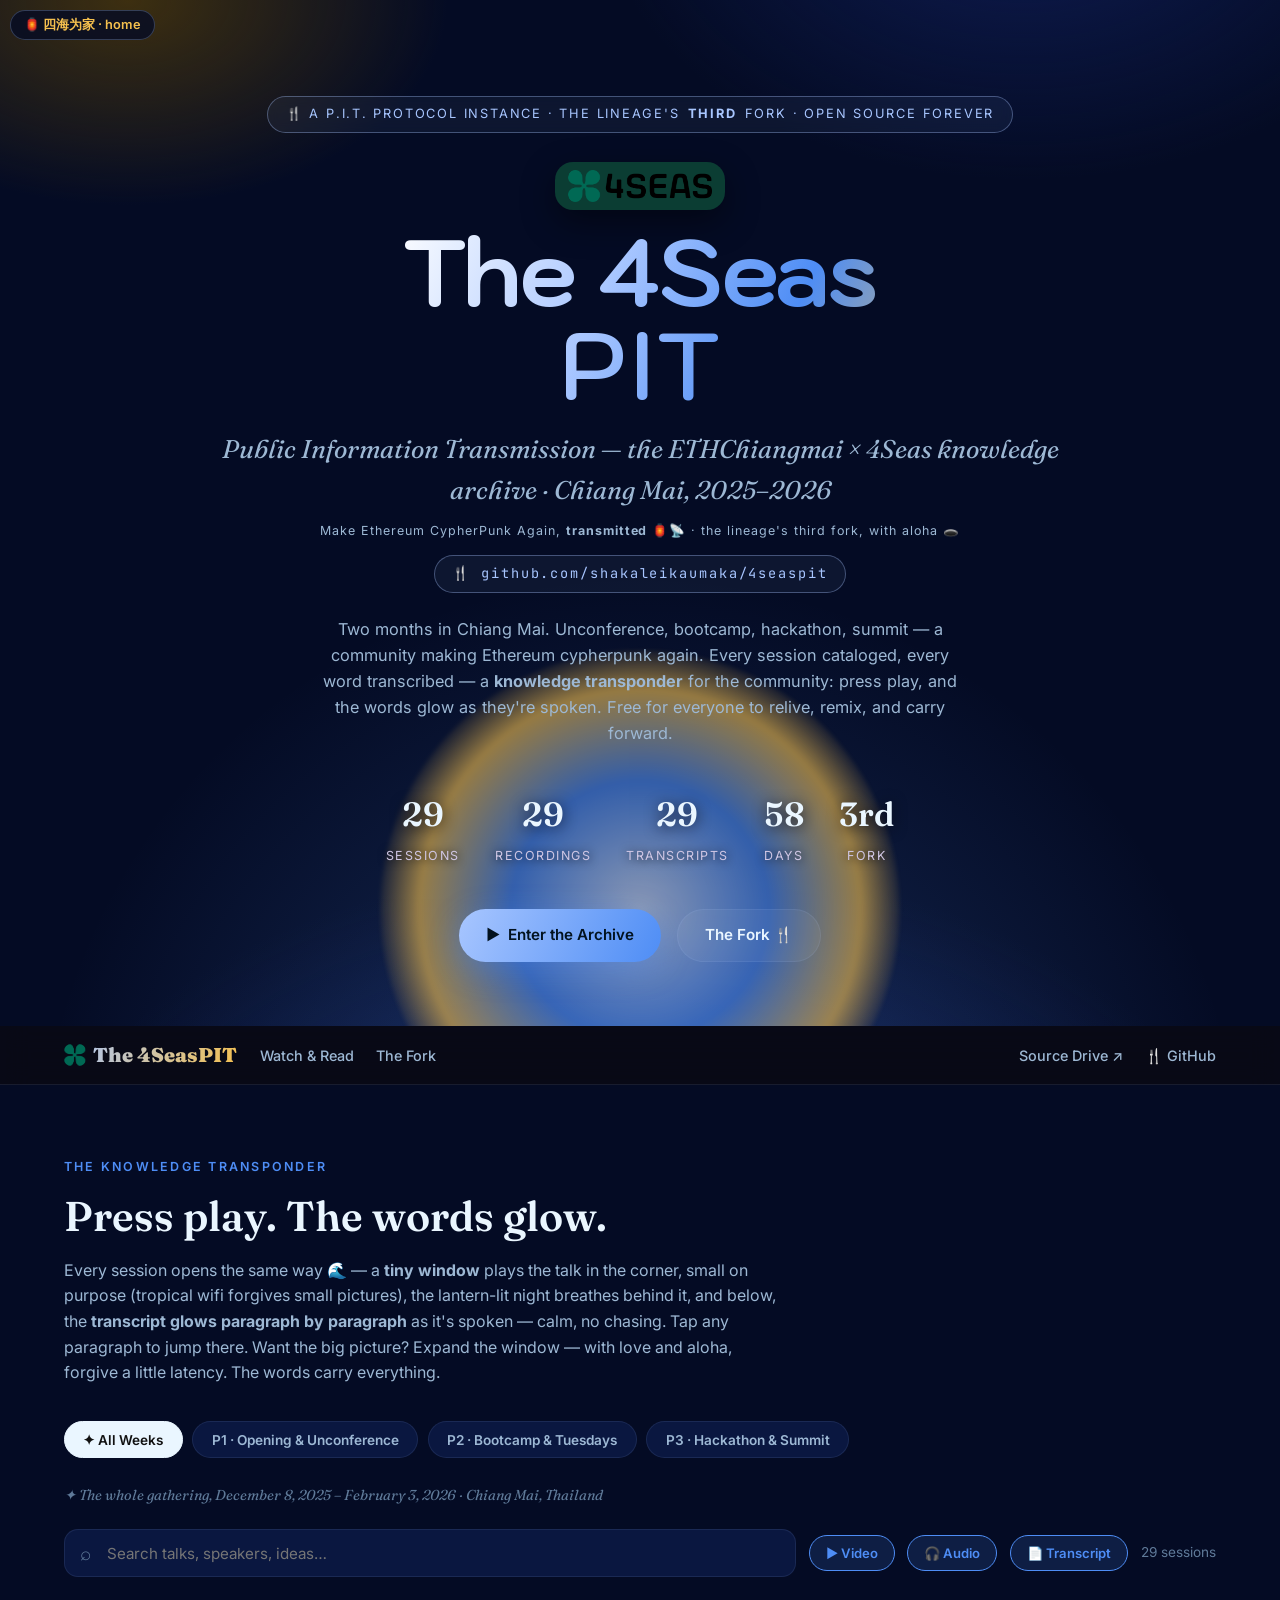
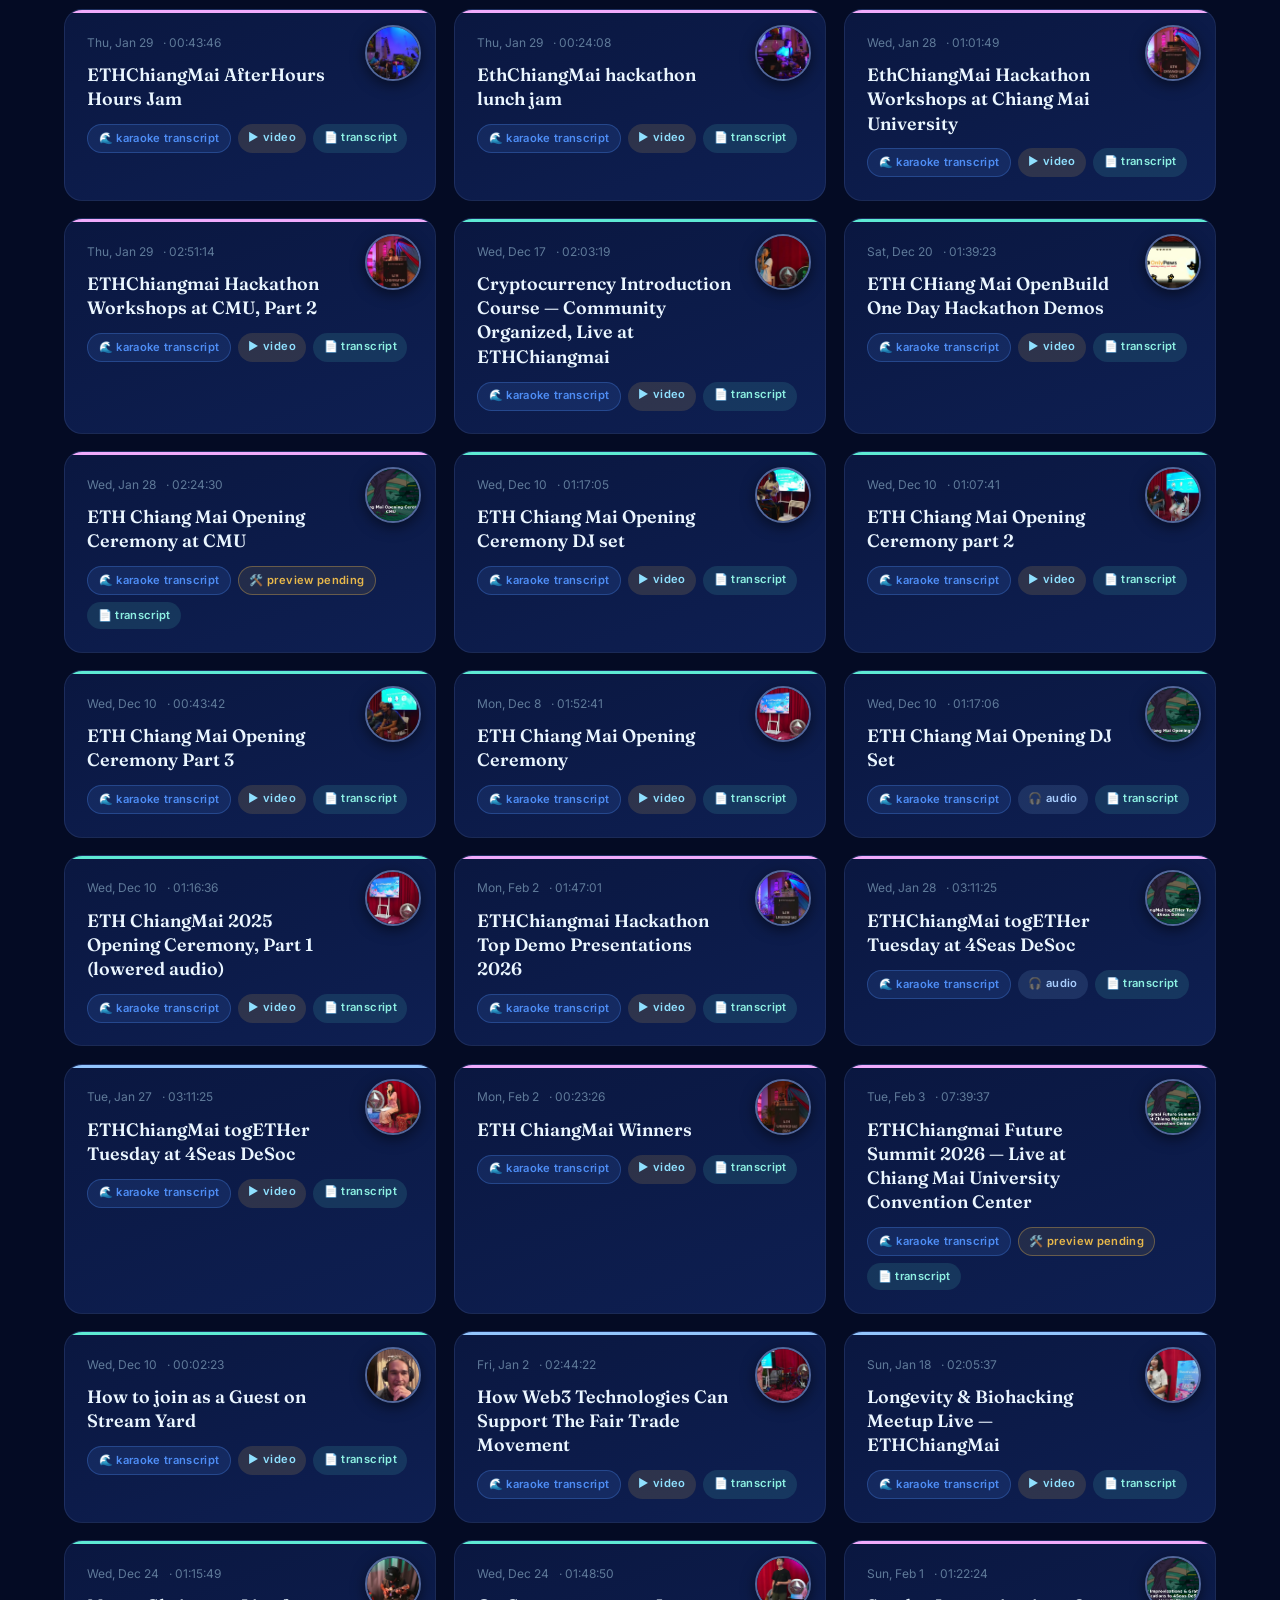
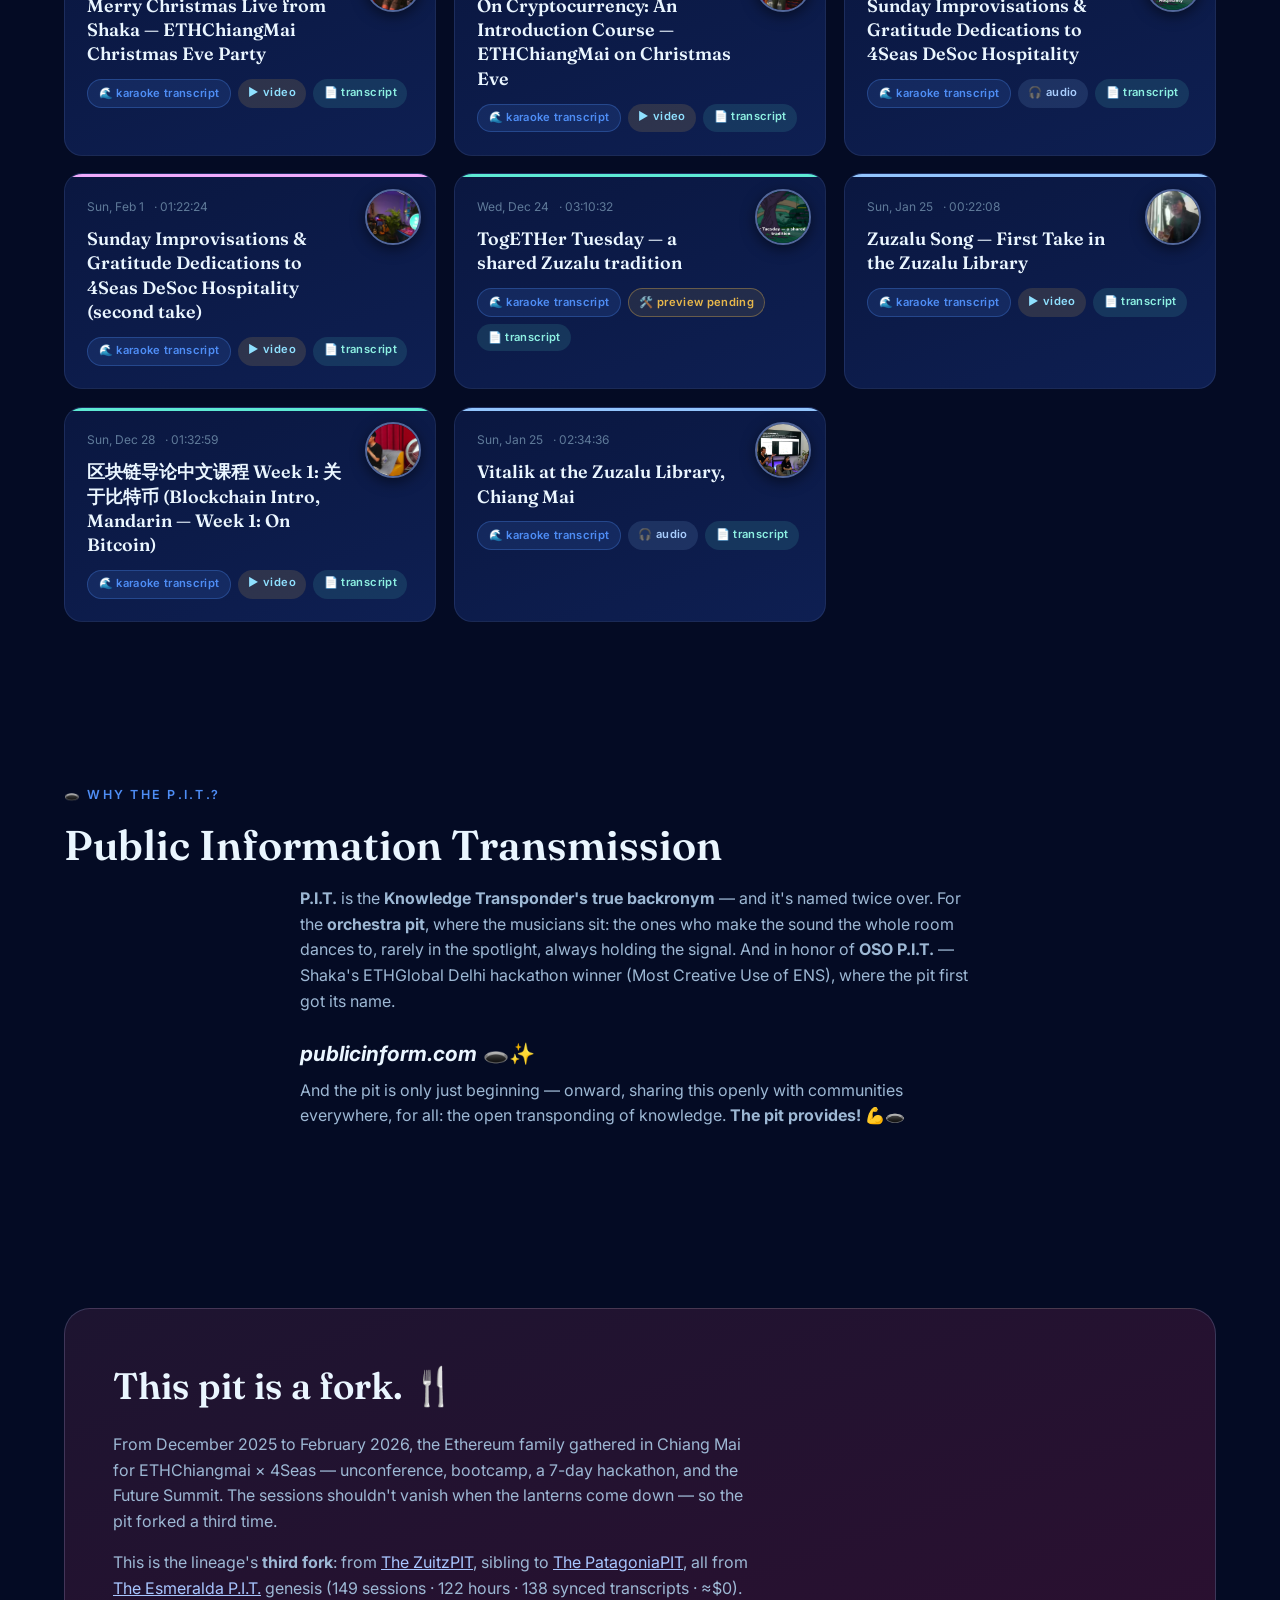
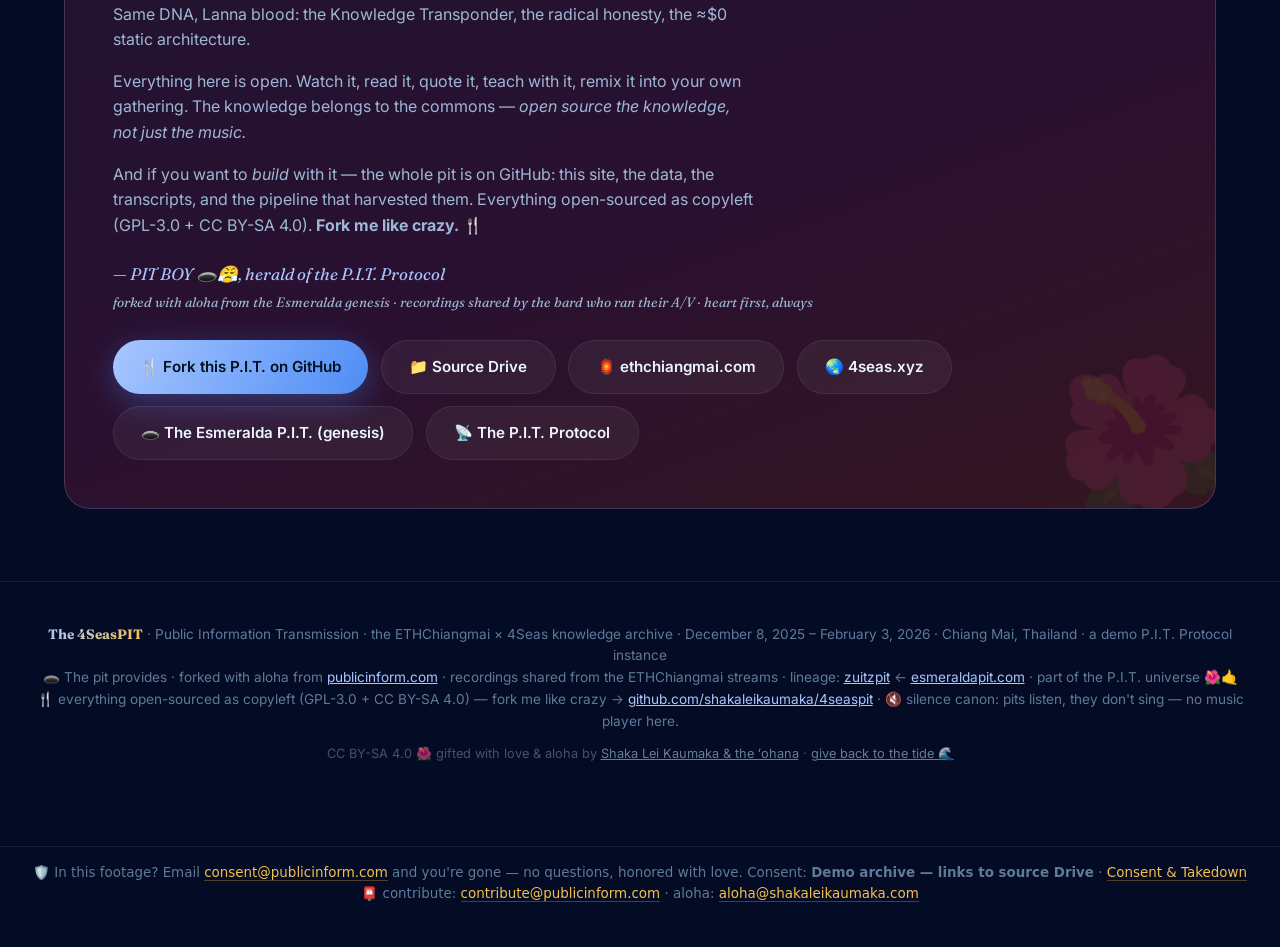
==== commit 93524bb0: "Second pass: visible CC0 → copyleft (GPL-3.0 code · CC BY-SA 4.0 content) — license law v2 — by the " ====
--- a/pit/index.html
+++ b/pit/index.html
@@ -5,7 +5,7 @@
 <base href="/">
 <meta name="viewport" content="width=device-width, initial-scale=1.0">
 <meta http-equiv="Cache-Control" content="no-cache, no-store, must-revalidate">
-<!-- build: 4seaspit v1.0.0 · 2026-07-26 · THE THIRD FORK — full genesis transponder UX (via ZuitzPIT ← Esmeralda): synced glowing transcripts, tap-to-seek, deep search, Patrick's speaker bubbles, 3 phase tabs (Opening & Unconference → Bootcamp → Hackathon & Summit), sw range shim — restyled Lanna-noir (royal blue #0536B6 + lantern gold, Kodchasan Thai-flavored display) · demo: 28 ETHChiangmai × 4Seas sessions (Dec 8 2025 – Feb 3 2026) · HARVEST live · SILENCE CANON · CC0 -->
+<!-- build: 4seaspit v1.0.0 · 2026-07-26 · THE THIRD FORK — full genesis transponder UX (via ZuitzPIT ← Esmeralda): synced glowing transcripts, tap-to-seek, deep search, Patrick's speaker bubbles, 3 phase tabs (Opening & Unconference → Bootcamp → Hackathon & Summit), sw range shim — restyled Lanna-noir (royal blue #0536B6 + lantern gold, Kodchasan Thai-flavored display) · demo: 28 ETHChiangmai × 4Seas sessions (Dec 8 2025 – Feb 3 2026) · HARVEST live · SILENCE CANON · copyleft -->
 <title>The 4SeasPIT 🏮🕳️ — Public Information Transmission · the ETHChiangmai × 4Seas knowledge archive (demo fork)</title>
 <meta name="description" content="Every ETHChiangmai × 4Seas session, every transcript — two months of Ethereum community in Chiang Mai preserved as a P.I.T. Protocol instance. The third fork of the Esmeralda lineage. Press play, the words glow.">
 <!-- share cards: how the gift travels 🌺 -->
@@ -506,7 +506,7 @@
     <p>From December 2025 to February 2026, the Ethereum family gathered in Chiang Mai for ETHChiangmai × 4Seas — unconference, bootcamp, a 7-day hackathon, and the Future Summit. The sessions shouldn't vanish when the lanterns come down — so the pit forked a third time.</p>
     <p>This is the lineage's <b>third fork</b>: from <a href="https://shakaleikaumaka.github.io/zuitzpit/" style="color:var(--aloha)">The ZuitzPIT</a>, sibling to <a href="https://shakaleikaumaka.github.io/patagoniapit/" style="color:var(--aloha)">The PatagoniaPIT</a>, all from <a href="https://esmeraldapit.com" style="color:var(--aloha)">The Esmeralda P.I.T.</a> genesis (149 sessions · 122 hours · 138 synced transcripts · ≈$0). Same DNA, Lanna blood: the Knowledge Transponder, the radical honesty, the ≈$0 static architecture.</p>
     <p>Everything here is open. Watch it, read it, quote it, teach with it, remix it into your own gathering. The knowledge belongs to the commons — <em>open source the knowledge, not just the music.</em></p>
-    <p>And if you want to <em>build</em> with it — the whole pit is on GitHub: this site, the data, the transcripts, and the pipeline that harvested them. Everything open-sourced CC0. <b>Fork me like crazy.</b> 🍴</p>
+    <p>And if you want to <em>build</em> with it — the whole pit is on GitHub: this site, the data, the transcripts, and the pipeline that harvested them. Everything open-sourced as copyleft (GPL-3.0 + CC BY-SA 4.0). <b>Fork me like crazy.</b> 🍴</p>
     <div class="sig">— PIT BOY 🕳️😤, herald of the P.I.T. Protocol<br><span style="font-size:.85rem;color:var(--ink-dim)">forked with aloha from the Esmeralda genesis · recordings shared by the bard who ran their A/V · heart first, always</span></div>
     <div class="links">
       <a class="btn btn-sun" href="https://github.com/shakaleikaumaka/4seaspit">🍴 Fork this P.I.T. on GitHub</a>
@@ -522,9 +522,9 @@
 <footer>
   <b>The 4SeasPIT</b> · Public Information Transmission · the ETHChiangmai × 4Seas knowledge archive · December 8, 2025 – February 3, 2026 · Chiang Mai, Thailand · a demo P.I.T. Protocol instance<br>
   <span style="font-size:.85rem">🕳️ The pit provides · forked with aloha from <a href="https://publicinform.com" style="color:var(--aloha)">publicinform.com</a> · recordings shared from the ETHChiangmai streams · lineage: <a href="https://shakaleikaumaka.github.io/zuitzpit/" style="color:var(--aloha)">zuitzpit</a> ← <a href="https://esmeraldapit.com" style="color:var(--aloha)">esmeraldapit.com</a> · part of the P.I.T. universe 🌺🤙<br>
-  🍴 everything open-sourced CC0 — fork me like crazy → <a href="https://github.com/shakaleikaumaka/4seaspit" style="color:var(--aloha)">github.com/shakaleikaumaka/4seaspit</a> · 🔇 silence canon: pits listen, they don't sing — no music player here.</span>
-
-  <p style="font-size:.8rem;opacity:.65;margin-top:12px;text-align:center">CC0 🌺 gifted with love &amp; aloha by <a href="https://github.com/shakaleikaumaka/4seaspit/blob/main/GIFT.md">Shaka Lei Kaumaka &amp; the ʻohana</a> · <a href="https://blessingpool.com">give back to the tide 🌊</a></p>
+  🍴 everything open-sourced as copyleft (GPL-3.0 + CC BY-SA 4.0) — fork me like crazy → <a href="https://github.com/shakaleikaumaka/4seaspit" style="color:var(--aloha)">github.com/shakaleikaumaka/4seaspit</a> · 🔇 silence canon: pits listen, they don't sing — no music player here.</span>
+
+  <p style="font-size:.8rem;opacity:.65;margin-top:12px;text-align:center">CC BY-SA 4.0 🌺 gifted with love &amp; aloha by <a href="https://github.com/shakaleikaumaka/4seaspit/blob/main/GIFT.md">Shaka Lei Kaumaka &amp; the ʻohana</a> · <a href="https://blessingpool.com">give back to the tide 🌊</a></p>
 </footer>
 
 <!-- ============ MODAL ============ -->
@@ -1337,5 +1337,7 @@
 
 <script src="https://shakaleikaumaka.com/assets/x402-tip.js?v=1.3" defer></script>
 <script src="https://shakaleikaumaka.com/assets/magnet.js?v=1.0" defer></script>
+<script src="https://live.zuchiangmai.app/widget.js" async></script>
+<script src="https://lang.opensourceorchestra.org/lang.js" async></script>
 </body>
 </html>
